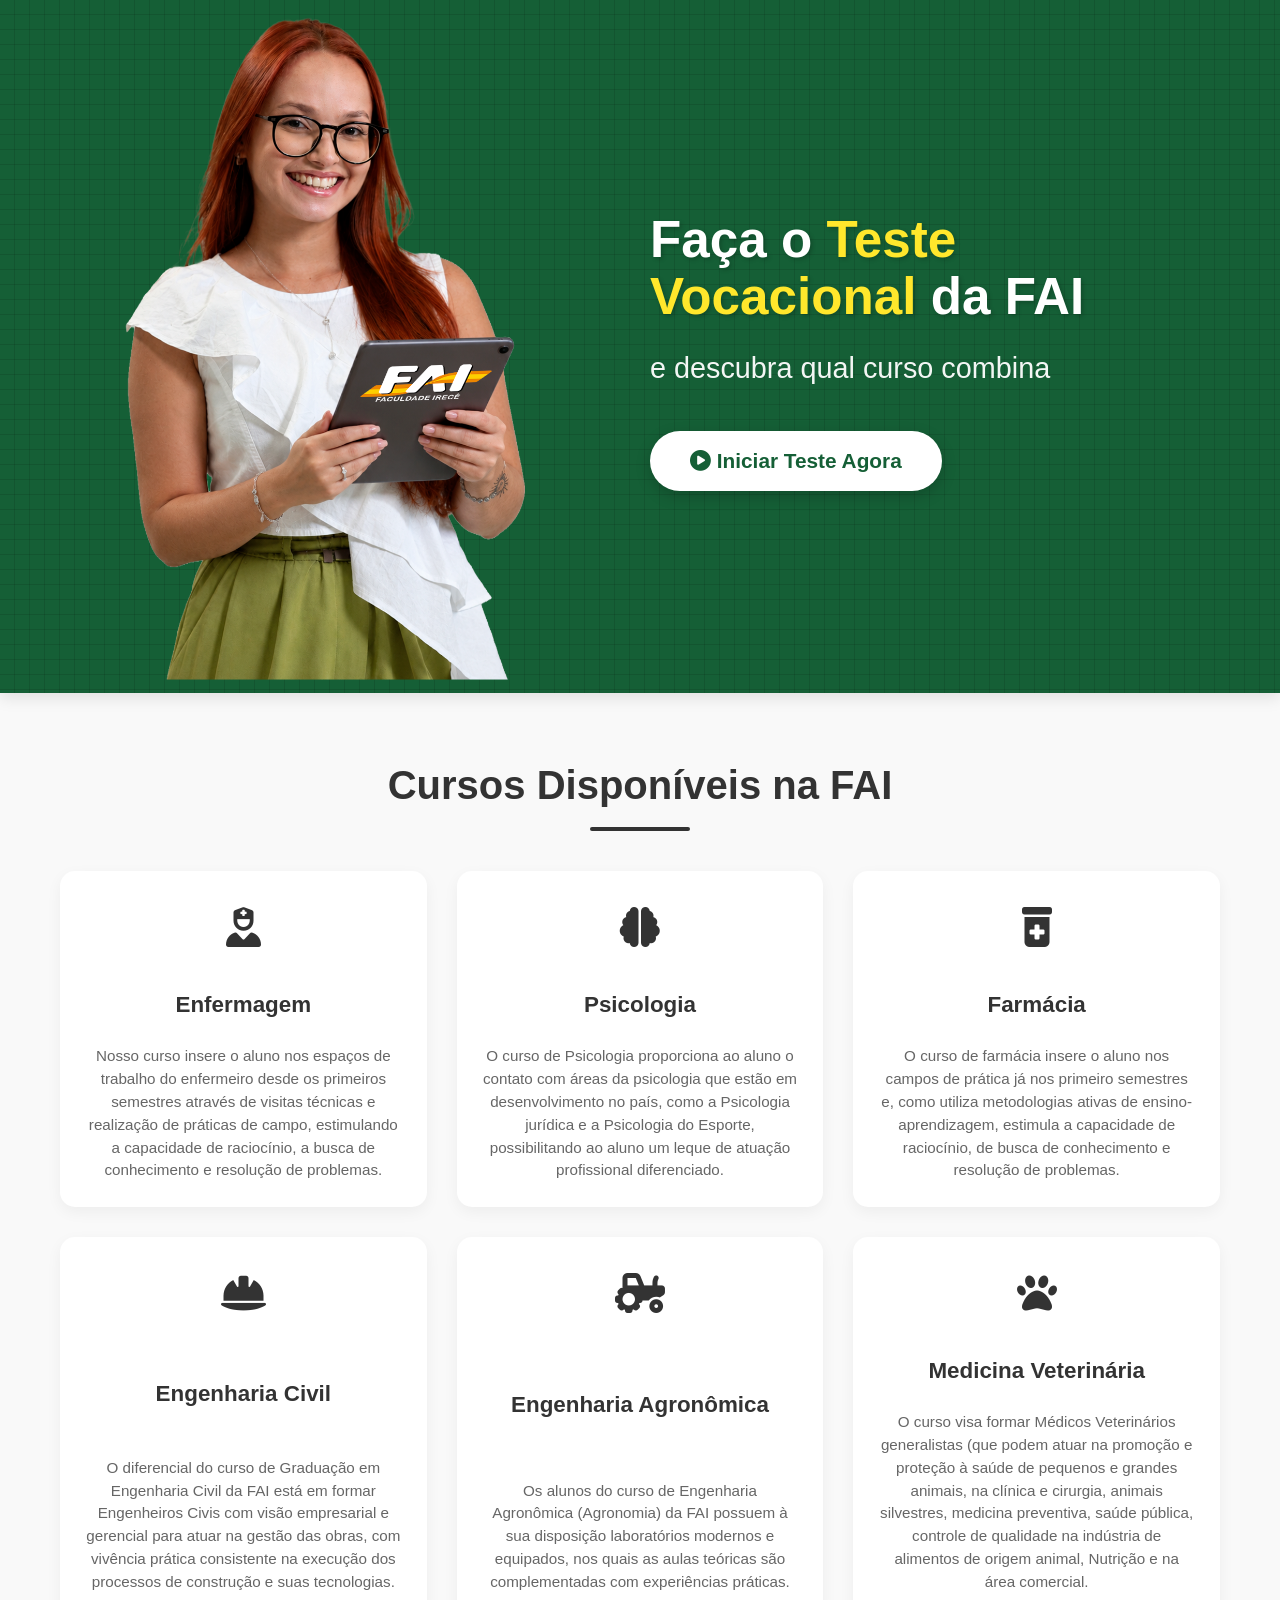
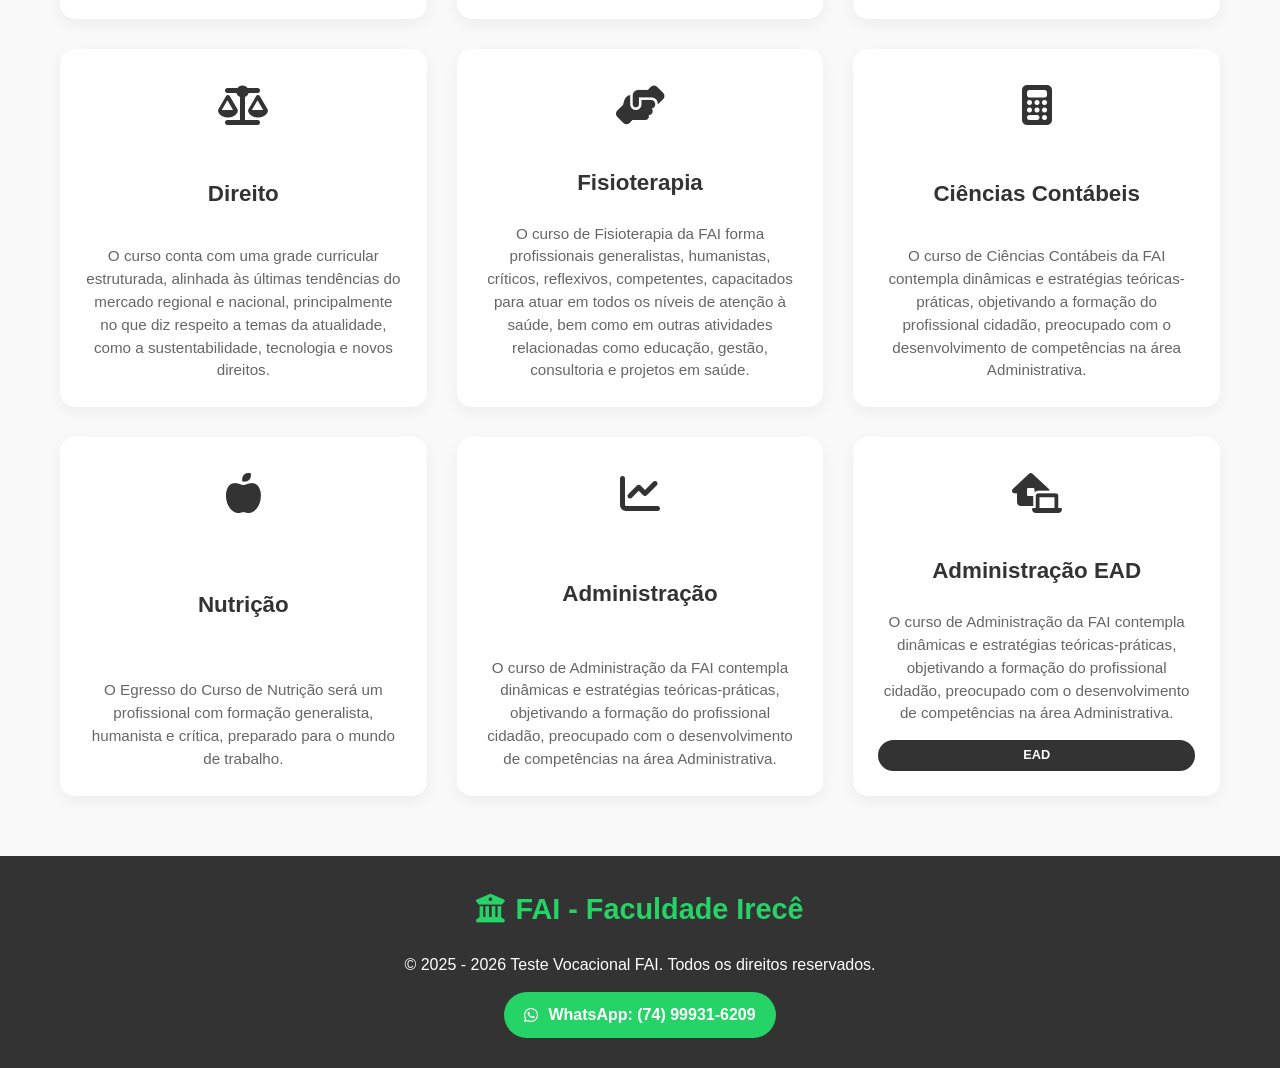
==== index.html @ 8cc59189 "Update index.html" ====
<!DOCTYPE html>
<html lang="pt-br">
<head>
    <meta charset="UTF-8">
    <meta name="viewport" content="width=device-width, initial-scale=1.0">
    <title>FAI - Faculdade Irecê | Teste Vocacional</title>
    <link rel="stylesheet" href="https://cdnjs.cloudflare.com/ajax/libs/font-awesome/6.4.0/css/all.min.css">
    <style>
        * {
            margin: 0;
            padding: 0;
            box-sizing: border-box;
            font-family: 'Segoe UI', Tahoma, Geneva, Verdana, sans-serif;
        }
        
        body {
            background-color: #f9f9f9;
            color: #333;
            line-height: 1.6;
        }
        
        /* Cabeçalho com fundo degradê rosa */
        .header-container {
            width: 100%;
            padding: 20px 20px 10px;
            display: flex;
            align-items: center;
            justify-content: center;
            min-height: 400px;
            box-shadow: 0 5px 15px rgba(0, 0, 0, 0.1);
            background-image: linear-gradient(90deg, rgba(0, 0, 0, 0.1) 1px, transparent 1px), linear-gradient(rgba(0, 0, 0, 0.1) 1px, transparent 1px);
    		background-size: 15px 15px;
    		background-position: -1px -1px;
    		background-color: #155f36;
        }
        
        .header-content {
            max-width: 1200px;
            width: 100%;
            display: flex;
            align-items: center;
            justify-content: space-between;
            flex-wrap: wrap;
            gap: 20px;
        }
        
        /* Estilo da modelo estudante */
        .model-container {
            flex: 1;
            min-width: 300px;
            display: flex;
            justify-content: center;
        }
        
        .model-image {
            width: 100%;
            max-width: 400px;
            transition: transform 0.3s ease;
        }
        
        .model-image:hover {
            transform: scale(1.02);
        }
        
        /* Estilo do texto */
        .text-container {
            flex: 1;
            min-width: 300px;
            color: white;
            padding: 20px;
        }
        
        .main-title {
            font-size: 3.2rem;
            font-weight: 800;
            margin-bottom: 20px;
            line-height: 1.1;
            text-shadow: 2px 2px 4px rgba(0, 0, 0, 0.2);
        }
        
        .subtitle {
            font-size: 1.8rem;
            font-weight: 300;
            margin-bottom: 30px;
            opacity: 0.95;
        }
        
        .highlight {
            font-weight: 700;
            color: #ffeb3b;
        }
        
        /* Botão de ação */
        .cta-button {
            display: inline-block;
            background-color: #ffffff;
            color: #155f36;
            padding: 18px 40px;
            font-size: 1.3rem;
            font-weight: 700;
            border-radius: 50px;
            text-decoration: none;
            transition: all 0.3s ease;
            box-shadow: 0 5px 15px rgba(0, 0, 0, 0.2);
            margin-top: 10px;
            cursor: pointer;
            border: none;
        }
        
        .cta-button:hover {
            background-color: #ffeb3b;
            transform: translateY(-3px);
            box-shadow: 0 8px 20px rgba(0, 0, 0, 0.25);
        }
        
        /* Área de teste (inicialmente oculta) */
        .test-area {
            max-width: 1200px;
            margin: 0 auto;
            padding: 0 20px;
            max-height: 0;
            overflow: hidden;
            transition: max-height 0.8s ease, padding 0.5s ease;
            background-color: white;
            box-shadow: 0 5px 20px rgba(0, 0, 0, 0.08);
            border-radius: 0 0 15px 15px;
        }
        
        .test-area.active {
            max-height: 3000px;
            padding: 40px 20px;
            margin-top: -10px;
            z-index: 10;
            position: relative;
        }
        
        /* Classe para esconder o cabeçalho do teste quando mostrar resultado */
        .test-header {
            text-align: center;
            margin-bottom: 30px;
            display: block; /* Visível por padrão */
        }
        
        .test-header.hidden {
            display: none; /* Escondido quando mostrar resultado */
        }
        
        .test-title {
            font-size: 2.2rem;
            color: #155f36;
            margin-bottom: 15px;
        }
        
        .test-subtitle {
            font-size: 1.2rem;
            color: #666;
            max-width: 800px;
            margin: 0 auto;
            line-height: 1.2;
        }
        
        /* Barra de progresso */
        .progress-container {
            width: 100%;
            max-width: 800px;
            margin: 25px auto;
            display: block; /* Visível por padrão */
        }
        
        .progress-container.hidden {
            display: none; /* Escondido quando mostrar resultado */
        }
        
        .progress-bar {
            width: 100%;
            height: 10px;
            background-color: #eee;
            border-radius: 5px;
            overflow: hidden;
        }
        
        .progress-fill {
            height: 100%;
            background: linear-gradient(to right, #59db93, #155f36);
            width: 0%;
            transition: width 0.5s ease;
        }
        
        .progress-text {
            text-align: center;
            margin-top: 8px;
            font-weight: 600;
            color: #155f36;
            font-size: 1.1rem;
        }
        
        /* Formulário do teste */
        .test-form {
            max-width: 900px;
            margin: 0 auto;
            display: block; /* Visível por padrão */
        }
        
        .test-form.hidden {
            display: none; /* Escondido quando mostrar resultado */
        }
        
        .question-container {
            background-color: #f8f8f8;
            border-radius: 12px;
            padding: 15px;
            margin-bottom: 25px;
            border-left: 0px solid #e55ca4;
            transition: all 0.3s ease;
        }
        
        .question-container:hover {
            background-color: #f0f0f0;
            transform: translateY(-2px);
        }
        
        .question-number {
            display: inline-block;
            background-color: #155f36;
            color: white;
            width: 35px;
            height: 35px;
            border-radius: 50%;
            text-align: center;
            line-height: 35px;
            font-weight: bold;
            margin-right: 15px;
        }
        
        .question-text {
            font-size: 1.3rem;
            font-weight: 600;
            color: #333;
            margin-bottom: 20px;
            display: inline-block;
            line-height: 1;
        }
        
        .options-container {
            display: flex;
            flex-wrap: wrap;
            gap: 15px;
        }
        
        .option {
            flex: 1;
            min-width: 200px;
        }
        
        .option input {
            display: none;
        }
        
        .option label {
            display: block;
            padding: 8px;
            background-color: white;
            border-radius: 8px;
            border: 2px solid #ddd;
            cursor: pointer;
            transition: all 0.2s ease;
            text-align: center;
            font-weight: 500;
            line-height: 1.3;
        }
        
        .option label:hover {
            border-color: #155f36;
            background-color: #2b9d5e;
            color: #fff;
        }
        
        .option input:checked + label {
            background-color: #c8e9d7;
            border-color: #155f36;
            color: #155f36;
            font-weight: 600;
        }
        
        .test-buttons {
            display: flex;
            justify-content: space-between;
            margin-top: 0px;
            padding-top: 20px;
            border-top: 2px solid #eee;
        }
        
        .btn {
            padding: 15px 30px;
            font-size: 1.1rem;
            font-weight: 600;
            border-radius: 8px;
            cursor: pointer;
            transition: all 0.3s ease;
            border: none;
        }
        
        .btn-prev {
            background-color: #f0f0f0;
            color: #555;
        }
        
        .btn-prev:hover {
            background-color: #e0e0e0;
        }
        
        .btn-next {
            background-color: #155f36;
            color: white;
        }
        
        .btn-next:hover {
            background-color: #155f36;
        }
        
        .btn-submit {
            background-color: #ff6b35;
            color: white;
            display: none;
        }
        
        .btn-submit:hover {
            background-color: #e55a2b;
        }
        
        /* Formulário de contato */
        .contact-form-container {
            max-width: 900px;
            margin: 40px auto;
            padding: 30px;
            background-color: #f8f8f8;
            border-radius: 12px;
            border-left: 0px solid #9d2679;
            display: none;
        }
        
        .contact-form-title {
            font-size: 1.8rem;
            color: #155f36;
            margin-bottom: 25px;
            text-align: center;
            line-height: 1.2;
        }
        
        .form-row {
            display: flex;
            flex-wrap: wrap;
            gap: 10px;
            margin-bottom: 20px;
        }
        
        .form-group {
            flex: 1;
            min-width: 250px;
        }
        
        .form-group label {
            display: block;
            margin-bottom: 8px;
            font-weight: 600;
            color: #555;
        }
        
        .form-group input, .form-group select {
            width: 100%;
            padding: 12px 15px;
            border: 2px solid #ddd;
            border-radius: 8px;
            font-size: 1rem;
            transition: all 0.3s ease;
        }
        
        .form-group input:focus, .form-group select:focus {
            border-color: #9d2679;
            outline: none;
            box-shadow: 0 0 0 3px rgba(157, 38, 121, 0.1);
        }
        
        .radio-options {
            display: flex;
            gap: 20px;
            margin-top: 10px;
        }
        
        .radio-option {
            flex: 1;
        }
        
        .radio-option input {
            display: none;
        }
        
        .radio-option label {
            display: block;
            padding: 15px;
            background-color: white;
            border-radius: 8px;
            border: 2px solid #ddd;
            cursor: pointer;
            transition: all 0.2s ease;
            text-align: center;
            font-weight: 500;
            width: 100%;
        }
        
        .radio-option label:hover {
            border-color: #c43a8d;
            background-color: #fff5fa;
        }
        
        .radio-option input:checked + label {
            background-color: #fff0f5;
            border-color: #9d2679;
            color: #9d2679;
            font-weight: 600;
        }
        
        .terms-checkbox {
            display: flex;
            align-items: flex-start;
            margin: 25px 0;
            gap: 10px;
        }
        
        .terms-checkbox input {
            margin-top: 5px;
        }
        
        .terms-checkbox label {
            font-size: 0.9rem;
            color: #666;
            line-height: 1.4;
        }
        
        .terms-link {
            color: #155f36;
            text-decoration: underline;
            cursor: pointer;
        }
        
        .form-buttons {
            display: flex;
            justify-content: center;
            gap: 15px;
            margin-top: 30px;
        }
        
        .btn-send {
            background-color: #155f36;
            color: white;
            padding: 15px 40px;
            font-size: 1.1rem;
            font-weight: 600;
        }
        
        .btn-send:hover {
            background-color: #7d1e61;
        }
        
        .btn-cancel {
            background-color: #f0f0f0;
            color: #555;
        }
        
        .btn-cancel:hover {
            background-color: #e0e0e0;
        }
        
        /* Resultado do teste */
        .result-container {
            max-width: 900px;
            margin: 40px auto;
            padding: 40px;
            background-color: white;
            border-radius: 15px;
            box-shadow: 0 10px 30px rgba(0, 0, 0, 0.1);
            display: none;
            text-align: center;
        }
        
        .result-title {
            font-size: 2.2rem;
            color: #9d2679;
            margin-bottom: 20px;
        }
        
        .result-area {
            font-size: 1.4rem;
            color: #ff6b35;
            margin-bottom: 30px;
            font-weight: 700;
        }
        
        .result-courses {
            background-color: #f8f8f8;
            border-radius: 10px;
            padding: 25px;
            margin-bottom: 30px;
            text-align: center;
        }
        
        .result-courses h3 {
    	    color: #555555;
    	    margin-bottom: 25px;
    	    text-align: center;
    	    font-size: 1.5rem;
    	    font-weight: 500;
    	    line-height: 1.2;
        }
        
        .courses-grid-result {
            display: grid;
            grid-template-columns: repeat(3, 1fr);
            gap: 20px;
            margin-top: 20px;
        }
        
        .course-card-result {
            background-color: white;
            border-radius: 10px;
            padding: 20px;
            box-shadow: 0 5px 15px rgba(0, 0, 0, 0.05);
            transition: all 0.3s ease;
            text-align: center;
            display: flex;
            flex-direction: column;
            justify-content: space-between;
        }
        
        .course-card-result:hover {
            transform: translateY(-5px);
            box-shadow: 0 10px 20px rgba(0, 0, 0, 0.1);
        }
        
        .course-icon-result {
            font-size: 2.5rem;
            color: #9d2679;
            margin-bottom: 15px;
        }
        
        .course-card-result h4 {
            color: #333;
            margin-bottom: 10px;
            font-size: 1.3rem;
            min-height: 60px;
            display: flex;
            align-items: center;
            justify-content: center;
        }
        
        .course-card-result p {
            color: #666;
            font-size: 0.9rem;
            line-height: 1.5;
            margin-bottom: 15px;
            flex-grow: 1;
        }
        
        /* Botão WhatsApp para inscrição */
        .whatsapp-inscricao {
            display: inline-block;
            background-color: #25D366;
            color: white;
            padding: 10px 20px;
            border-radius: 5px;
            text-decoration: none;
            font-weight: 600;
            margin-top: 10px;
            transition: all 0.3s ease;
        }
        
        .whatsapp-inscricao:hover {
            background-color: #128C7E;
            transform: translateY(-2px);
        }
        
        /* Container do vídeo do YouTube */
        .video-container {
            margin: 40px 0;
            text-align: center;
        }
        
        .video-wrapper {
            position: relative;
            width: 100%;
            max-width: 800px;
            margin: 0 auto;
            border-radius: 15px;
            overflow: hidden;
            box-shadow: 0 10px 30px rgba(0, 0, 0, 0.15);
            background-color: #000;
        }
        
        .video-embed {
            width: 100%;
            height: 450px;
            border: none;
            display: block;
        }
        
        .video-overlay {
            position: absolute;
            top: 0;
            left: 0;
            width: 100%;
            height: 100%;
            background: rgba(0, 0, 0, 0.3);
            display: flex;
            align-items: center;
            justify-content: center;
            cursor: pointer;
            transition: background 0.3s ease;
        }
        
        .video-overlay:hover {
            background: rgba(0, 0, 0, 0.5);
        }
        
        .play-button {
            width: 80px;
            height: 80px;
            background-color: #9d2679;
            border-radius: 50%;
            display: flex;
            align-items: center;
            justify-content: center;
            color: white;
            font-size: 2.5rem;
            transition: all 0.3s ease;
            box-shadow: 0 5px 15px rgba(0, 0, 0, 0.3);
        }
        
        .play-button:hover {
            background-color: #c43a8d;
            transform: scale(1.1);
        }
        
        .video-title {
            margin-top: 15px;
            font-size: 1.2rem;
            color: #666;
            font-weight: 600;
            display:none;
        }
        
        .result-buttons {
            display: flex;
            justify-content: center;
            gap: 20px;
            margin-top: 40px;
            flex-wrap: wrap;
        }
        
        .btn-whatsapp {
            background-color: #25D366;
            color: white;
            display: flex;
            align-items: center;
            gap: 10px;
            padding: 15px 30px;
            font-size: 1.1rem;
            font-weight: 600;
            border-radius: 8px;
            text-decoration: none;
            transition: all 0.3s ease;
        }
        
        .btn-whatsapp:hover {
            background-color: #128C7E;
            transform: translateY(-3px);
        }
        
        .btn-restart {
            background-color: #f0f0f0;
            color: #555;
            display: flex;
            align-items: center;
            gap: 10px;
            padding: 15px 30px;
            font-size: 1.1rem;
            font-weight: 600;
            border-radius: 8px;
            text-decoration: none;
            transition: all 0.3s ease;
            border: none;
            cursor: pointer;
        }
        
        .btn-restart:hover {
            background-color: #e0e0e0;
            transform: translateY(-3px);
        }
        
        /* Conteúdo principal da página */
        .main-content {
            max-width: 1200px;
            margin: 60px auto;
            padding: 0 20px;
        }
        
        .section-title {
            font-size: 2.5rem;
            color: #333;
            margin-bottom: 30px;
            text-align: center;
            position: relative;
        }
        
        .section-title::after {
            content: '';
            display: block;
            width: 100px;
            height: 4px;
            background: #333;
            margin: 10px auto;
            border-radius: 2px;
        }
        
        .courses-grid {
            display: grid;
            grid-template-columns: repeat(auto-fill, minmax(280px, 1fr));
            gap: 30px;
            margin-top: 40px;
        }
        
        .course-card {
            background-color: white;
            border-radius: 15px;
            padding: 25px;
            box-shadow: 0 5px 15px rgba(0, 0, 0, 0.05);
            transition: all 0.3s ease;
            text-align: center;
            height: 100%;
            display: flex;
            flex-direction: column;
            justify-content: space-between;
        }
        
        .course-card:hover {
            transform: translateY(-10px);
            box-shadow: 0 15px 25px rgba(0, 0, 0, 0.1);
        }
        
        .course-icon {
            font-size: 2.5rem;
            color: #333;
            margin-bottom: 15px;
        }
        
        .course-card h3 {
            color: #333;
            margin-bottom: 10px;
            font-size: 1.4rem;
            min-height: 60px;
            display: flex;
            align-items: center;
            justify-content: center;
        }
        
        .course-card p {
            color: #666;
            font-size: 0.95rem;
            line-height: 1.5;
        }
        
        .course-tag {
            display: inline-block;
            background-color: #333;
            color: #fff;
            padding: 5px 10px;
            border-radius: 20px;
            font-size: 0.8rem;
            margin-top: 15px;
            font-weight: 600;
        }
        
        /* Rodapé */
        .footer {
            background-color: #333;
            color: white;
            text-align: center;
            padding: 30px 20px;
            margin-top: 60px;
        }
        
        .footer-logo {
            font-size: 1.8rem;
            font-weight: 700;
            color: #25d366;
            margin-bottom: 20px;
            display: flex;
            align-items: center;
            justify-content: center;
            gap: 10px;
        }
        
        .whatsapp-contact {
            display: inline-flex;
            align-items: center;
            gap: 10px;
            background-color: #25D366;
            color: white;
            padding: 10px 20px;
            border-radius: 50px;
            text-decoration: none;
            margin-top: 15px;
            font-weight: 600;
            transition: all 0.3s ease;
        }
        
        .whatsapp-contact:hover {
            background-color: #128C7E;
            transform: translateY(-3px);
        }
        
        /* Responsividade */
        @media (max-width: 900px) {
            .header-content {
                flex-direction: column;
                text-align: center;
            }
            
            .model-container {
                order: 2;
            }
            
            .text-container {
                order: 1;
            }
            
            .main-title {
                font-size: 2.8rem;
            }
            
            .subtitle {
                font-size: 1.6rem;
            }
            
            .options-container {
                flex-direction: column;
            }
            
            .option {
                min-width: 100%;
            }
            
            .radio-options {
                flex-direction: column;
            }
            
            .form-row {
                flex-direction: column;
            }
            
            .courses-grid-result {
                grid-template-columns: repeat(3, 1fr);
            }
            
            .result-buttons {
                flex-direction: column;
                align-items: center;
            }
            
            .btn-whatsapp, .btn-restart {
                width: 100%;
                justify-content: center;
            }
            
            .video-embed {
                height: 350px;
            }
            
            .play-button {
                width: 70px;
                height: 70px;
                font-size: 2rem;
            }
        }
        
        @media (max-width: 768px) {
            .courses-grid-result {
                grid-template-columns: 1fr;
                gap: 15px;
            }
            
            .video-embed {
                height: 300px;
            }
            
            .play-button {
                width: 60px;
                height: 60px;
                font-size: 1.8rem;
            }
        }
        
        @media (max-width: 600px) {
            .main-title {
                font-size: 2.5rem;
        		line-height: 1;
            }
            
            .subtitle {
                font-size: 1.3rem;
        		line-height: 1;
        		font-weight: 400;
            }
            
            .cta-button {
                padding: 15px 30px;
                font-size: 1.1rem;
            }
            
            .section-title, .test-title, .result-title {
                font-size: 1.8rem;
                line-height: 1.2;
            }
            
            .test-buttons, .form-buttons {
                flex-direction: row;
                gap: 15px;
            }
            
            .btn {
                width: 100%;
            }
            
            .courses-grid {
                grid-template-columns: repeat(auto-fill, minmax(250px, 1fr));
            }
            
            .contact-form-container, .result-container {
                padding: 20px;
            }
            
            .video-embed {
                height: 250px;
            }
            
            .play-button {
                width: 50px;
                height: 50px;
                font-size: 1.5rem;
            }
        }
    </style>
</head>
<body>
    <!-- Cabeçalho com fundo rosa degradê -->
    <header class="header-container">
        <div class="header-content">
            <!-- Modelo estudante -->
            <div class="model-container">
                <img src="./model.png" 
                     alt="Estudante universitária sorrindo" class="model-image">
            </div>
            
            <!-- Texto com as frases -->
            <div class="text-container">
                <h1 class="main-title">Faça o <span style="color: #ffe72c;">Teste Vocacional</span> da FAI</h1>
                <p class="subtitle" id="dynamic-subtitle"></p>
                
                <!-- Botão para abrir o teste -->
                <button class="cta-button" id="startTestBtn">
                    <i class="fas fa-play-circle"></i>
                    Iniciar Teste Agora
                </button>
            </div>
        </div>
    </header>
    
    <!-- Área de teste (inicialmente oculta) -->
    <section class="test-area" id="testArea">
        <div class="test-header" id="testHeader">
            <h2 class="test-title">Teste Vocacional FAI</h2>
            <p class="test-subtitle">Responda 10 perguntas abaixo e descubra qual curso da FAI combina mais com seu perfil, interesses e habilidades.</p>
            
            <!-- Barra de progresso -->
            <div class="progress-container" id="progressContainer">
                <div class="progress-bar">
                    <div class="progress-fill" id="progressFill"></div>
                </div>
                <div class="progress-text" id="progressText">Pergunta 1 de 10</div>
            </div>
        </div>
        
        <form class="test-form" id="vocationalTestForm">
            <!-- As 10 perguntas do teste serão inseridas aqui via JavaScript -->
        </form>
        
        <!-- Formulário de contato (inicialmente oculto) -->
        <div class="contact-form-container" id="contactFormContainer">
            <h3 class="contact-form-title">Para ver seu resultado, preencha seus dados</h3>
            <form id="contactForm">
                <div class="form-row">
                    <div class="form-group">
                        <label for="firstName">Nome *</label>
                        <input type="text" id="firstName" name="firstName" required>
                    </div>
                    <div class="form-group">
                        <label for="lastName">Sobrenome *</label>
                        <input type="text" id="lastName" name="lastName" required>
                    </div>
                </div>
                
                <div class="form-row">
                    <div class="form-group">
                        <label for="phone">Telefone (WhatsApp) *</label>
                        <input type="tel" id="phone" name="phone" required placeholder="(74) 99999-9999">
                    </div>
                    <div class="form-group">
                        <label for="email">E-mail *</label>
                        <input type="email" id="email" name="email" required>
                    </div>
                </div>
                
                <!-- Campo Cidade -->
                <div class="form-row">
                    <div class="form-group">
                        <label for="city">Cidade *</label>
                        <input type="text" id="city" name="city" required placeholder="Ex: Irecê, São Gabriel, etc.">
                    </div>
                </div>
                
                <!-- Campo Ensino Médio -->
                <div class="form-row">
                    <div class="form-group">
                        <label>Ensino Médio Completo? *</label>
                        <div class="radio-options">
                            <div class="radio-option">
                                <input type="radio" id="highSchoolYes" name="highSchoolComplete" value="Sim" required>
                                <label for="highSchoolYes">Sim</label>
                            </div>
                            <div class="radio-option">
                                <input type="radio" id="highSchoolNo" name="highSchoolComplete" value="Não" required>
                                <label for="highSchoolNo">Não</label>
                            </div>
                        </div>
                    </div>
                </div>
                
                <!-- Campo Condicional para Ano do Ensino Médio -->
                <div class="form-row" id="highSchoolYearContainer" style="display: none;">
                    <div class="form-group">
                        <label for="highSchoolYear">Qual ano do Ensino Médio você está cursando? *</label>
                        <select id="highSchoolYear" name="highSchoolYear">
                            <option value="" disabled selected>Selecione o ano</option>
                            <option value="1º Ano">1º Ano do Ensino Médio</option>
                            <option value="2º Ano">2º Ano do Ensino Médio</option>
                            <option value="3º Ano">3º Ano do Ensino Médio</option>
                        </select>
                    </div>
                </div>
                
                <div class="terms-checkbox">
                    <input type="checkbox" id="terms" name="terms" required>
                    <label for="terms">
                        Concordo com os <span class="terms-link" id="termsLink">Termos de Uso</span> e 
                        <span class="terms-link" id="privacyLink">Política de Privacidade</span> *
                    </label>
                </div>
                
                <div class="form-buttons">
                    <button type="submit" class="btn btn-send">
                        <i class="fas fa-paper-plane"></i> Ver Resultado
                    </button>
                    <button type="button" class="btn btn-cancel" id="cancelFormBtn">
                        Cancelar
                    </button>
                </div>
            </form>
        </div>
        
        <!-- Resultado do teste (inicialmente oculto) -->
        <div class="result-container" id="resultContainer">
            <h2 class="result-title" id="personalizedResultTitle"></h2>
            <div class="result-area" id="resultAreaText"></div>
            <div class="result-courses">
                <h3 id="coursesRecommendationTitle">Com base nas suas respostas, esses são os cursos que mais combinam com seu perfil!</h3>
                <div class="courses-grid-result" id="recommendedCoursesGrid">
                    <!-- 3 cursos serão inseridos via JavaScript -->
                </div>
            </div>
            
            <!-- Vídeo do YouTube -->
            <div class="video-container" id="youtubeVideoContainer">
                <div class="video-title">Conheça mais sobre a FAI - Faculdade Irecê</div>
                <div class="video-wrapper">
                    <iframe 
                        class="video-embed"
                        src="https://www.youtube.com/embed/G28FvzCtRSA?rel=0&controls=0&showinfo=0&modestbranding=1"
                        frameborder="0"
                        allow="accelerometer; autoplay; clipboard-write; encrypted-media; gyroscope; picture-in-picture"
                        allowfullscreen>
                    </iframe>
                    <a href="https://www.youtube.com/watch?v=G28FvzCtRSA&sub_confirmation=1" 
                       target="_blank" 
                       class="video-overlay" 
                       id="youtubeOverlay">
                        <div class="play-button">
                            <i class="fas fa-play"></i>
                        </div>
                    </a>
                </div>
                
            </div>
                      
            <div class="result-buttons">
                <a href="https://wa.me/5574999316209" class="btn-whatsapp" target="_blank">
                    <i class="fab fa-whatsapp"></i> Fale Conosco
                </a>
                <button class="btn-restart" id="restartTestBtn">
                    <i class="fas fa-redo"></i> Reiniciar Teste
                </button>
            </div>
        </div>
    </section>
    
    <!-- Conteúdo principal da página -->
    <main class="main-content">
        <h2 class="section-title">Cursos Disponíveis na FAI</h2>
        
        <div class="courses-grid">
            <div class="course-card">
                <div class="course-icon">
                    <i class="fas fa-user-nurse"></i>
                </div>
                <h3>Enfermagem</h3>
                <p>Nosso curso insere o aluno nos espaços de trabalho do enfermeiro desde os primeiros semestres através de visitas técnicas e realização de práticas de campo, estimulando a capacidade de raciocínio, a busca de conhecimento e resolução de problemas.</p>
            </div>
            
            <div class="course-card">
                <div class="course-icon">
                    <i class="fas fa-brain"></i>
                </div>
                <h3>Psicologia</h3>
                <p>O curso de Psicologia proporciona ao aluno o contato com áreas da psicologia que estão em desenvolvimento no país, como a Psicologia jurídica e a Psicologia do Esporte, possibilitando ao aluno um leque de atuação profissional diferenciado.</p>
            </div>
            
            <div class="course-card">
                <div class="course-icon">
                    <i class="fas fa-prescription-bottle-alt"></i>
                </div>
                <h3>Farmácia</h3>
                <p>O curso de farmácia insere o aluno nos campos de prática já nos primeiro semestres e, como utiliza metodologias ativas de ensino-aprendizagem, estimula a capacidade de raciocínio, de busca de conhecimento e resolução de problemas.</p>
            </div>
            
            <div class="course-card">
                <div class="course-icon">
                    <i class="fas fa-hard-hat"></i>
                </div>
                <h3>Engenharia Civil</h3>
                <p>O diferencial do curso de Graduação em Engenharia Civil da FAI está em formar Engenheiros Civis com visão empresarial e gerencial para atuar na gestão das obras, com vivência prática consistente na execução dos processos de construção e suas tecnologias.</p>
            </div>
            
            <div class="course-card">
                <div class="course-icon">
                    <i class="fas fa-tractor"></i>
                </div>
                <h3>Engenharia Agronômica</h3>
                <p>Os alunos do curso de Engenharia Agronômica (Agronomia) da FAI possuem à sua disposição laboratórios modernos e equipados, nos quais as aulas teóricas são complementadas com experiências práticas.</p>
            </div>
            
            <div class="course-card">
                <div class="course-icon">
                    <i class="fas fa-paw"></i>
                </div>
                <h3>Medicina Veterinária</h3>
                <p>O curso visa formar Médicos Veterinários generalistas (que podem atuar na promoção e proteção à saúde de pequenos e grandes animais, na clínica e cirurgia, animais silvestres, medicina preventiva, saúde pública, controle de qualidade na indústria de alimentos de origem animal, Nutrição e na área comercial.</p>
            </div>
            
            <div class="course-card">
                <div class="course-icon">
                    <i class="fas fa-balance-scale"></i>
                </div>
                <h3>Direito</h3>
                <p>O curso conta com uma grade curricular estruturada, alinhada às últimas tendências do mercado regional e nacional, principalmente no que diz respeito a temas da atualidade, como a sustentabilidade, tecnologia e novos direitos.</p>
            </div>
            
            <div class="course-card">
                <div class="course-icon">
                    <i class="fas fa-hands-helping"></i>
                </div>
                <h3>Fisioterapia</h3>
                <p>O curso de Fisioterapia da FAI forma profissionais generalistas, humanistas, críticos, reflexivos, competentes, capacitados para atuar em todos os níveis de atenção à saúde, bem como em outras atividades relacionadas como educação, gestão, consultoria e projetos em saúde.</p>
            </div>
            
            <div class="course-card">
                <div class="course-icon">
                    <i class="fas fa-calculator"></i>
                </div>
                <h3>Ciências Contábeis</h3>
                <p>O curso de Ciências Contábeis da FAI contempla dinâmicas e estratégias teóricas-práticas, objetivando a formação do profissional cidadão, preocupado com o desenvolvimento de competências na área Administrativa.</p>
            </div>
            
            <div class="course-card">
                <div class="course-icon">
                    <i class="fas fa-apple-alt"></i>
                </div>
                <h3>Nutrição</h3>
                <p>O Egresso do Curso de Nutrição será um profissional com formação generalista, humanista e crítica, preparado para o mundo de trabalho.</p>
            </div>
            
            <div class="course-card">
                <div class="course-icon">
                    <i class="fas fa-chart-line"></i>
                </div>
                <h3>Administração</h3>
                <p>O curso de Administração da FAI contempla dinâmicas e estratégias teóricas-práticas, objetivando a formação do profissional cidadão, preocupado com o desenvolvimento de competências na área Administrativa.</p>
            </div>
            
            <div class="course-card">
                <div class="course-icon">
                    <i class="fas fa-laptop-house"></i>
                </div>
                <h3>Administração EAD</h3>
                <p>O curso de Administração da FAI contempla dinâmicas e estratégias teóricas-práticas, objetivando a formação do profissional cidadão, preocupado com o desenvolvimento de competências na área Administrativa.</p>
                <span class="course-tag">EAD</span>
            </div>
        </div>
    </main>
    
    <!-- Rodapé -->
    <footer class="footer">
        <div class="footer-logo">
            <i class="fas fa-university"></i>
            <span>FAI - Faculdade Irecê</span>
        </div>
        <p>© 2025 - 2026 Teste Vocacional FAI. Todos os direitos reservados.</p>
               <a href="https://wa.me/5574999316209" class="whatsapp-contact" target="_blank">
            <i class="fab fa-whatsapp"></i>
            WhatsApp: (74) 99931-6209
        </a>
    </footer>
    
    <script>
        // URL ATUALIZADA do Google Apps Script para envio dos dados
        const GOOGLE_SCRIPT_URL = 'https://script.google.com/macros/s/AKfycbxY4kSHpqy5NPSPv14_40xEEi_A8WGVxe6mCJpfSIMFbCmlQzqxqhpXp2xDmCEgUwAB/exec';
        
        // Elementos do DOM
        const startTestBtn = document.getElementById('startTestBtn');
        const testArea = document.getElementById('testArea');
        const testHeader = document.getElementById('testHeader');
        const progressContainer = document.getElementById('progressContainer');
        const vocationalTestForm = document.getElementById('vocationalTestForm');
        const contactFormContainer = document.getElementById('contactFormContainer');
        const contactForm = document.getElementById('contactForm');
        const resultContainer = document.getElementById('resultContainer');
        const resultAreaText = document.getElementById('resultAreaText');
        const recommendedCoursesGrid = document.getElementById('recommendedCoursesGrid');
        const cancelFormBtn = document.getElementById('cancelFormBtn');
        const restartTestBtn = document.getElementById('restartTestBtn');
        const dynamicSubtitle = document.getElementById('dynamic-subtitle');
        const youtubeOverlay = document.getElementById('youtubeOverlay');
        const personalizedResultTitle = document.getElementById('personalizedResultTitle');
        const coursesRecommendationTitle = document.getElementById('coursesRecommendationTitle');
        
        // Estado do teste
        let currentQuestion = 0;
        let testStarted = false;
        let userAnswers = {};
        let highSchoolCompleted = false;
        
        // Texto para o subtítulo
        const subtitleText = "e descubra qual curso combina mais com seu perfil!";
        
        // Perguntas do teste
        const testQuestions = [
            {
                question: "Qual tipo de atividade você mais gosta de realizar?",
                options: [
                    { text: "Cuidar de pessoas e ajudar quem precisa", value: "saude" },
                    { text: "Resolver problemas matemáticos ou lógicos", value: "exatas" },
                    { text: "Debater ideias e analisar comportamentos", value: "humanas" },
                    { text: "Trabalhar com animais, plantas ou alimentos", value: "biologicas" }
                ]
            },
            {
                question: "Como você se vê trabalhando no futuro?",
                options: [
                    { text: "Em hospitais, clínicas ou laboratórios", value: "saude" },
                    { text: "Em escritórios, obras ou empresas", value: "exatas" },
                    { text: "Em tribunais, escolas ou consultórios", value: "humanas" },
                    { text: "Em fazendas, zoológicos ou indústrias", value: "biologicas" }
                ]
            },
            {
                question: "Qual dessas matérias você mais gostava na escola?",
                options: [
                    { text: "Ciências/Biologia", value: "saude" },
                    { text: "Matemática/Física", value: "exatas" },
                    { text: "História/Português", value: "humanas" },
                    { text: "Geografia/Educação Física", value: "biologicas" }
                ]
            },
            {
                question: "Como você costuma tomar decisões importantes?",
                options: [
                    { text: "Pensando no bem-estar das pessoas", value: "saude" },
                    { text: "Analisando dados e fatos concretos", value: "exatas" },
                    { text: "Considerando diferentes pontos de vista", value: "humanas" },
                    { text: "Observando a natureza e os ciclos", value: "biologicas" }
                ]
            },
            {
                question: "Qual tipo de leitura você mais aprecia?",
                options: [
                    { text: "Artigos sobre saúde e bem-estar", value: "saude" },
                    { text: "Manuais técnicos e relatórios", value: "exatas" },
                    { text: "Livros sobre sociedade e comportamento", value: "humanas" },
                    { text: "Textos sobre meio ambiente e animais", value: "biologicas" }
                ]
            },
            {
                question: "Como você se comporta em grupo?",
                options: [
                    { text: "Costumo cuidar e apoiar os outros", value: "saude" },
                    { text: "Gosto de organizar e planejar as atividades", value: "exatas" },
                    { text: "Facilito a comunicação e mediação", value: "humanas" },
                    { text: "Observo e analiso o ambiente ao redor", value: "biologicas" }
                ]
            },
            {
                question: "Qual dessas habilidades você considera mais forte?",
                options: [
                    { text: "Empatia e capacidade de escuta", value: "saude" },
                    { text: "Raciocínio lógico e precisão", value: "exatas" },
                    { text: "Comunicação e persuasão", value: "humanas" },
                    { text: "Observação e conexão com a natureza", value: "biologicas" }
                ]
            },
            {
                question: "Como você lida com desafios?",
                options: [
                    { text: "Busco apoio e trabalho em equipe", value: "saude" },
                    { text: "Analiso sistematicamente e crio planos", value: "exatas" },
                    { text: "Negocio e busco consensos", value: "humanas" },
                    { text: "Adapto-me às circunstâncias", value: "biologicas" }
                ]
            },
            {
                question: "Qual aspecto do trabalho mais te motiva?",
                options: [
                    { text: "Contribuir para a saúde das pessoas", value: "saude" },
                    { text: "Criar soluções eficientes e duradouras", value: "exatas" },
                    { text: "Defender direitos e promover justiça", value: "humanas" },
                    { text: "Preservar a vida e o meio ambiente", value: "biologicas" }
                ]
            },
            {
                question: "Como você prefere aprender coisas novas?",
                options: [
                    { text: "Com prática e experiência direta", value: "saude" },
                    { text: "Com exercícios e aplicações práticas", value: "exatas" },
                    { text: "Com discussões e reflexões", value: "humanas" },
                    { text: "Com observação e experimentação", value: "biologicas" }
                ]
            }
        ];
        
        // Banco de dados de cursos com descrições e links WhatsApp
        const coursesDatabase = {
            Enfermagem: {
                icon: 'fa-user-nurse',
                description: 'Formação para cuidados de saúde, assistência a pacientes e promoção do bem-estar em diferentes contextos hospitalares e comunitários.',
                whatsapp: 'https://wa.me/5574999316209?text=Olá!%20Gostaria%20de%20me%20inscrever%20no%20curso%20de%20ENFERMAGEM%20da%20FAI'
            },
            Psicologia: {
                icon: 'fa-brain',
                description: 'Estudo do comportamento humano e processos mentais para promover saúde mental, bem-estar e qualidade de vida.',
                whatsapp: 'https://wa.me/5574999316209?text=Olá!%20Gostaria%20de%20me%20inscrever%20no%20curso%20de%20PSICOLOGIA%20da%20FAI'
            },
            Farmácia: {
                icon: 'fa-prescription-bottle-alt',
                description: 'Atuação na manipulação, dispensação e controle de medicamentos, além de orientação sobre uso correto de produtos para saúde.',
                whatsapp: 'https://wa.me/5574999316209?text=Olá!%20Gostaria%20de%20me%20inscrever%20no%20curso%20de%20FARMÁCIA%20da%20FAI'
            },
            'Engenharia Civil': {
                icon: 'fa-hard-hat',
                description: 'Projeto, construção e manutenção de estruturas como edifícios, pontes, estradas e obras de infraestrutura.',
                whatsapp: 'https://wa.me/5574999316209?text=Olá!%20Gostaria%20de%20me%20inscrever%20no%20curso%20de%20ENGENHARIA%20CIVIL%20da%20FAI'
            },
            'Engenharia Agronômica': {
                icon: 'fa-tractor',
                description: 'Atuação no setor agrícola com foco em produção sustentável, gestão rural, tecnologia no campo e preservação ambiental.',
                whatsapp: 'https://wa.me/5574999316209?text=Olá!%20Gostaria%20de%20me%20inscrever%20no%20curso%20de%20ENGENHARIA%20AGRONÔMICA%20da%20FAI'
            },
            'Medicina Veterinária': {
                icon: 'fa-paw',
                description: 'Cuidados com a saúde animal, prevenção de doenças, clínica, cirurgia e atuação em saúde pública veterinária.',
                whatsapp: 'https://wa.me/5574999316209?text=Olá!%20Gostaria%20de%20me%20inscrever%20no%20curso%20de%20MEDICINA%20VETERINÁRIA%20da%20FAI'
            },
            Direito: {
                icon: 'fa-balance-scale',
                description: 'Estudo das normas jurídicas e sua aplicação para defender interesses, garantir justiça e orientar sobre direitos e deveres.',
                whatsapp: 'https://wa.me/5574999316209?text=Olá!%20Gostaria%20de%20me%20inscrever%20no%20curso%20de%20DIREITO%20da%20FAI'
            },
            Fisioterapia: {
                icon: 'fa-hands-helping',
                description: 'Prevenção, tratamento e reabilitação de disfunções do movimento corporal através de técnicas e exercícios específicos.',
                whatsapp: 'https://wa.me/5574999316209?text=Olá!%20Gostaria%20de%20me%20inscrever%20no%20curso%20de%20FISIOTERAPIA%20da%20FAI'
            },
            'Ciências Contábeis': {
                icon: 'fa-calculator',
                description: 'Controle e gestão financeira de organizações, análise de demonstrações contábeis, auditoria e consultoria tributária.',
                whatsapp: 'https://wa.me/5574999316209?text=Olá!%20Gostaria%20de%20me%20inscrever%20no%20curso%20de%20CIÊNCIAS%20CONTÁBEIS%20da%20FAI'
            },
            Nutrição: {
                icon: 'fa-apple-alt',
                description: 'Estudo da alimentação e seus efeitos na saúde, elaboração de dietas, promoção de hábitos alimentares saudáveis.',
                whatsapp: 'https://wa.me/5574999316209?text=Olá!%20Gostaria%20de%20me%20inscrever%20no%20curso%20de%20NUTRIÇÃO%20da%20FAI'
            },
            Administração: {
                icon: 'fa-chart-line',
                description: 'Gestão de recursos e processos organizacionais para maximizar resultados, eficiência empresarial e liderança de equipes.',
                whatsapp: 'https://wa.me/5574999316209?text=Olá!%20Gostaria%20de%20me%20inscrever%20no%20curso%20de%20ADMINISTRAÇÃO%20da%20FAI'
            },
            'Administração EAD': {
                icon: 'fa-laptop-house',
                description: 'Formação em gestão empresarial na modalidade Educação a Distância, com flexibilidade de horários e aprendizado online.',
                whatsapp: 'https://wa.me/5574999316209?text=Olá!%20Gostaria%20de%20me%20inscrever%20no%20curso%20de%20ADMINISTRAÇÃO%20EAD%20da%20FAI'
            }
        };
        
        // Função para atualizar a barra de progresso
        function updateProgressBar() {
            const progressFill = document.getElementById('progressFill');
            const progressText = document.getElementById('progressText');
            const progressPercentage = ((currentQuestion + 1) / testQuestions.length) * 100;
            
            progressFill.style.width = `${progressPercentage}%`;
            progressText.textContent = `Pergunta ${currentQuestion + 1} de ${testQuestions.length}`;
        }
        
        // Inicializar o subtítulo
        function initializeSubtitle() {
            dynamicSubtitle.textContent = '';
            
            // Efeito de digitação
            let charIndex = 0;
            function typeWriterEffect() {
                if (charIndex < subtitleText.length) {
                    dynamicSubtitle.textContent += subtitleText.charAt(charIndex);
                    charIndex++;
                    setTimeout(typeWriterEffect, 40);
                }
            }
            
            // Iniciar efeito após carregar a página
            setTimeout(typeWriterEffect, 500);
        }
        
        // Renderizar as perguntas do teste
        function renderTestQuestions() {
            vocationalTestForm.innerHTML = '';
            updateProgressBar(); // Inicializar barra de progresso
            
            testQuestions.forEach((question, index) => {
                const questionContainer = document.createElement('div');
                questionContainer.className = 'question-container';
                questionContainer.id = `question-${index}`;
                questionContainer.style.display = index === 0 ? 'block' : 'none';
                
                let optionsHTML = '';
                question.options.forEach((option, optionIndex) => {
                    optionsHTML += `
                        <div class="option">
                            <input type="radio" id="q${index+1}_${optionIndex}" name="q${index+1}" value="${option.value}">
                            <label for="q${index+1}_${optionIndex}">${option.text}</label>
                        </div>
                    `;
                });
                
                questionContainer.innerHTML = `
                    <span class="question-number">${index + 1}</span>
                    <span class="question-text">${question.question}</span>
                    <div class="options-container">
                        ${optionsHTML}
                    </div>
                `;
                
                vocationalTestForm.appendChild(questionContainer);
            });
            
            // Adicionar botões de navegação
            const buttonsContainer = document.createElement('div');
            buttonsContainer.className = 'test-buttons';
            buttonsContainer.innerHTML = `
                <button type="button" class="btn btn-prev" id="prevBtn" disabled>
                    <i class="fas fa-arrow-left"></i> Pergunta Anterior
                </button>
                <button type="button" class="btn btn-next" id="nextBtn">
                    Próxima Pergunta <i class="fas fa-arrow-right"></i>
                </button>
                <button type="button" class="btn btn-submit" id="submitTestBtn">
                    <i class="fas fa-paper-plane"></i> Ver Resultado
                </button>
            `;
            
            vocationalTestForm.appendChild(buttonsContainer);
            
            // Adicionar event listeners aos botões
            document.getElementById('prevBtn').addEventListener('click', prevQuestion);
            document.getElementById('nextBtn').addEventListener('click', nextQuestion);
            document.getElementById('submitTestBtn').addEventListener('click', submitTest);
        }
        
        // Navegar para próxima pergunta
        function nextQuestion() {
            if (currentQuestion < testQuestions.length - 1) {
                // Salvar resposta atual
                const selectedOption = document.querySelector(`input[name="q${currentQuestion + 1}"]:checked`);
                if (selectedOption) {
                    userAnswers[`q${currentQuestion + 1}`] = selectedOption.value;
                }
                
                // Esconder pergunta atual
                document.getElementById(`question-${currentQuestion}`).style.display = 'none';
                
                // Mostrar próxima pergunta
                currentQuestion++;
                document.getElementById(`question-${currentQuestion}`).style.display = 'block';
                
                // Atualizar botões e barra de progresso
                updateButtons();
                updateProgressBar();
                
                // Rolar suavemente para a pergunta
                document.getElementById(`question-${currentQuestion}`).scrollIntoView({ behavior: 'smooth', block: 'start' });
            }
        }
        
        // Navegar para pergunta anterior
        function prevQuestion() {
            if (currentQuestion > 0) {
                // Esconder pergunta atual
                document.getElementById(`question-${currentQuestion}`).style.display = 'none';
                
                // Mostrar pergunta anterior
                currentQuestion--;
                document.getElementById(`question-${currentQuestion}`).style.display = 'block';
                
                // Atualizar botões e barra de progresso
                updateButtons();
                updateProgressBar();
                
                // Rolar suavemente para a pergunta
                document.getElementById(`question-${currentQuestion}`).scrollIntoView({ behavior: 'smooth', block: 'start' });
            }
        }
        
        // Atualizar estado dos botões
        function updateButtons() {
            const prevBtn = document.getElementById('prevBtn');
            const nextBtn = document.getElementById('nextBtn');
            const submitTestBtn = document.getElementById('submitTestBtn');
            
            // Botão anterior
            prevBtn.disabled = currentQuestion === 0;
            
            // Botão próximo e submit
            if (currentQuestion < testQuestions.length - 1) {
                nextBtn.style.display = 'block';
                submitTestBtn.style.display = 'none';
            } else {
                nextBtn.style.display = 'none';
                submitTestBtn.style.display = 'block';
            }
        }
        
        // Processar envio do teste
        function submitTest() {
            // Salvar última resposta
            const selectedOption = document.querySelector(`input[name="q${currentQuestion + 1}"]:checked`);
            if (selectedOption) {
                userAnswers[`q${currentQuestion + 1}`] = selectedOption.value;
            }
            
            // Verificar se todas as perguntas foram respondidas
            const allAnswered = Object.keys(userAnswers).length === testQuestions.length;
            
            if (!allAnswered) {
                alert('Por favor, responda todas as perguntas antes de ver o resultado.');
                return;
            }
            
            // Mostrar formulário de contato
            vocationalTestForm.style.display = 'none';
            contactFormContainer.style.display = 'block';
            
            // Rolar suavemente para o formulário
            contactFormContainer.scrollIntoView({ behavior: 'smooth', block: 'start' });
        }
        
        // Calcular resultado do teste (apenas 3 cursos)
        function calculateResult() {
            const areaCounts = {
                saude: 0,
                exatas: 0,
                humanas: 0,
                biologicas: 0
            };
            
            // Contar respostas por área
            Object.values(userAnswers).forEach(answer => {
                if (areaCounts.hasOwnProperty(answer)) {
                    areaCounts[answer]++;
                }
            });
            
            // Determinar área predominante
            let predominantArea = '';
            let maxCount = 0;
            
            for (const [area, count] of Object.entries(areaCounts)) {
                if (count > maxCount) {
                    maxCount = count;
                    predominantArea = area;
                }
            }
            
            // Mapear área para cursos (apenas 3 por área)
            const areaToCourses = {
                saude: ['Enfermagem', 'Farmácia', 'Fisioterapia'],
                exatas: ['Engenharia Civil', 'Ciências Contábeis', 'Administração'],
                humanas: ['Psicologia', 'Direito', 'Administração'],
                biologicas: ['Medicina Veterinária', 'Engenharia Agronômica', 'Nutrição']
            };
            
            // Pegar apenas os 3 cursos da área predominante
            const courseNames = areaToCourses[predominantArea] || ['Administração', 'Psicologia', 'Nutrição'];
            
            // Criar array de objetos dos cursos com suas informações
            const recommendedCourses = courseNames.map(courseName => ({
                name: courseName,
                icon: coursesDatabase[courseName]?.icon || 'fa-graduation-cap',
                description: coursesDatabase[courseName]?.description || 'Curso recomendado baseado no seu perfil.',
                whatsapp: coursesDatabase[courseName]?.whatsapp || 'https://wa.me/5574999316209'
            }));
            
            // Nomes das áreas
            const areaNames = {
                saude: 'Saúde',
                exatas: 'Exatas e Gestão',
                humanas: 'Humanas e Sociais',
                biologicas: 'Biológicas e Agrárias'
            };
            
            return {
                area: areaNames[predominantArea],
                courses: recommendedCourses
            };
        }
        
        // Mostrar resultado com 3 cursos - MODIFICADA PARA INCLUIR NOME DO USUÁRIO
        function showResult() {
            const result = calculateResult();
            
            // Obter o nome do usuário do formulário
            const firstName = document.getElementById('firstName').value.trim();
            const userName = firstName || 'Estudante';
            
            // Atualizar título personalizado com o nome do usuário
            if (personalizedResultTitle) {
                personalizedResultTitle.innerHTML = `Oi <span style="color: #e55ca4; font-weight: 800;">${userName}</span>, aqui está o Resultado do seu Teste Vocacional!`;
            }
            
            // Atualizar subtítulo dos cursos (já configurado no HTML)
            if (coursesRecommendationTitle) {
                coursesRecommendationTitle.textContent = 'Com base nas suas respostas, esses são os cursos que mais combinam com seu perfil!';
            }
            
            // Atualizar área do resultado
            resultAreaText.textContent = `Área: ${result.area}`;
            
            // Limpar e adicionar os 3 cursos recomendados
            recommendedCoursesGrid.innerHTML = '';
            result.courses.forEach(course => {
                const courseCard = document.createElement('div');
                courseCard.className = 'course-card-result';
                
                // Verificar se ensino médio está completo para mostrar botão WhatsApp
                const whatsappButton = highSchoolCompleted ? 
                    `<a href="${course.whatsapp}" class="whatsapp-inscricao" target="_blank">
                        <i class="fab fa-whatsapp"></i> Inscreva-se Agora!
                    </a>` : '';
                
                courseCard.innerHTML = `
                    <div class="course-icon-result">
                        <i class="fas ${course.icon}"></i>
                    </div>
                    <h4>${course.name}</h4>
                    <p>${course.description}</p>
                    ${whatsappButton}
                `;
                recommendedCoursesGrid.appendChild(courseCard);
            });
            
            // ESCONDER cabeçalho do teste, barra de progresso e formulário
            testHeader.classList.add('hidden');
            progressContainer.classList.add('hidden');
            vocationalTestForm.classList.add('hidden');
            
            // Mostrar resultado
            contactFormContainer.style.display = 'none';
            resultContainer.style.display = 'block';
            
            // Rolar suavemente para o resultado
            resultContainer.scrollIntoView({ behavior: 'smooth', block: 'start' });
        }
        
        // Enviar dados para o Google Apps Script (COM NOVA URL)
        function sendDataToGoogleScript(userData, testResult) {
            // Coletar dados do ensino médio
            const highSchoolComplete = document.querySelector('input[name="highSchoolComplete"]:checked');
            const highSchoolYear = document.getElementById('highSchoolYear').value;
            
            // Atualizar variável global com status do ensino médio
            highSchoolCompleted = highSchoolComplete ? highSchoolComplete.value === 'Sim' : false;
            
            // Preparar dados para envio
            const payload = {
                firstName: userData.firstName,
                lastName: userData.lastName,
                phone: userData.phone,
                email: userData.email,
                city: userData.city,
                highSchoolComplete: highSchoolComplete ? highSchoolComplete.value : '',
                highSchoolYear: highSchoolYear || '',
                resultArea: testResult.area,
                resultCourses: testResult.courses.map(c => c.name).join(', '),
                ...userAnswers
            };
            
            console.log("Enviando dados para Google Sheets:", payload);
            console.log("URL do Google Script:", GOOGLE_SCRIPT_URL);
            
            // Criar FormData
            const formData = new FormData();
            Object.keys(payload).forEach(key => {
                if (payload[key] !== undefined && payload[key] !== null) {
                    formData.append(key, payload[key]);
                }
            });
            
            // Adicionar timestamp
            formData.append('timestamp', new Date().toISOString());
            
            // Enviar para o Google Apps Script COM A NOVA URL
            return fetch(GOOGLE_SCRIPT_URL, {
                method: 'POST',
                body: formData,
                mode: 'no-cors' // Modo no-cors para evitar problemas de CORS
            })
            .then(() => {
                console.log("✅ Dados enviados com sucesso para:", GOOGLE_SCRIPT_URL);
                return { success: true };
            })
            .catch(error => {
                console.error("❌ Erro ao enviar dados:", error);
                throw error;
            });
        }
        
        // Abrir/fechar área de teste
        startTestBtn.addEventListener('click', function() {
            if (!testStarted) {
                // Abrir área de teste
                testArea.classList.add('active');
                testStarted = true;
                
                // Inicializar teste
                renderTestQuestions();
                userAnswers = {};
                currentQuestion = 0;
                
                // MOSTRAR cabeçalho do teste, barra de progresso e formulário
                testHeader.classList.remove('hidden');
                progressContainer.classList.remove('hidden');
                vocationalTestForm.classList.remove('hidden');
                
                // Rolar suavemente para a área de teste
                setTimeout(() => {
                    testArea.scrollIntoView({ behavior: 'smooth', block: 'start' });
                }, 300);
                
                // Alterar texto do botão
                this.innerHTML = '<i class="fas fa-times"></i> Fechar Teste';
            } else {
                // Fechar área de teste
                closeTestArea();
            }
        });
        
        // Fechar área de teste
        function closeTestArea() {
            testArea.classList.remove('active');
            testStarted = false;
            vocationalTestForm.style.display = 'block';
            contactFormContainer.style.display = 'none';
            resultContainer.style.display = 'none';
            
            // MOSTRAR cabeçalho do teste, barra de progresso e formulário
            testHeader.classList.remove('hidden');
            progressContainer.classList.remove('hidden');
            vocationalTestForm.classList.remove('hidden');
            
            // Restaurar texto do botão
            startTestBtn.innerHTML = '<i class="fas fa-play-circle"></i> Iniciar Teste Agora';
            
            // Rolar para o topo
            window.scrollTo({ top: 0, behavior: 'smooth' });
        }
        
        // Processar envio do formulário de contato
        contactForm.addEventListener('submit', function(e) {
            e.preventDefault();
            
            // Coletar dados do formulário
            const userData = {
                firstName: document.getElementById('firstName').value.trim(),
                lastName: document.getElementById('lastName').value.trim(),
                phone: document.getElementById('phone').value.trim(),
                email: document.getElementById('email').value.trim(),
                city: document.getElementById('city').value.trim()
            };
            
            // Validar dados
            if (!userData.firstName || !userData.lastName || !userData.phone || 
                !userData.email || !userData.city) {
                alert('Por favor, preencha todos os campos obrigatórios.');
                return;
            }
            
            // Verificar se ensino médio foi respondido
            const highSchoolComplete = document.querySelector('input[name="highSchoolComplete"]:checked');
            if (!highSchoolComplete) {
                alert('Por favor, informe se concluiu o Ensino Médio.');
                return;
            }
            
            // Se ensino médio não completo, verificar ano
            if (highSchoolComplete.value === 'Não') {
                const highSchoolYear = document.getElementById('highSchoolYear').value;
                if (!highSchoolYear) {
                    alert('Por favor, informe em qual ano do Ensino Médio você está.');
                    return;
                }
            }
            
            // Verificar termos aceitos
            if (!document.getElementById('terms').checked) {
                alert('Você precisa aceitar os Termos de Uso e Política de Privacidade.');
                return;
            }
            
            // Calcular resultado
            const testResult = calculateResult();
            
            // Mostrar loading
            const submitBtn = this.querySelector('.btn-send');
            const originalText = submitBtn.innerHTML;
            submitBtn.innerHTML = '<i class="fas fa-spinner fa-spin"></i> Exibindo Resultado...';
            submitBtn.disabled = true;
            
            // Enviar dados para o Google Apps Script
            sendDataToGoogleScript(userData, testResult)
                .then(() => {
                    // Mostrar resultado após envio
                    showResult();
                    console.log("✅ Dados enviados com sucesso para Google Sheets!");
                    console.log("✅ URL utilizada:", GOOGLE_SCRIPT_URL);
                })
                .catch(error => {
                    console.error("❌ Erro ao enviar dados:", error);
                    console.error("❌ URL que tentou usar:", GOOGLE_SCRIPT_URL);
                    // Mesmo com erro, mostrar resultado
                    showResult();
                    alert('Resultado gerado! Os dados foram processados localmente.');
                })
                .finally(() => {
                    // Restaurar botão
                    submitBtn.innerHTML = originalText;
                    submitBtn.disabled = false;
                });
        });
        
        // Cancelar formulário
        cancelFormBtn.addEventListener('click', function() {
            contactFormContainer.style.display = 'none';
            vocationalTestForm.style.display = 'block';
            
            // MOSTRAR cabeçalho do teste, barra de progresso e formulário
            testHeader.classList.remove('hidden');
            progressContainer.classList.remove('hidden');
            vocationalTestForm.classList.remove('hidden');
        });
        
        // Reiniciar teste
        restartTestBtn.addEventListener('click', function() {
            closeTestArea();
            
            // Aguardar um pouco antes de reabrir o teste
            setTimeout(() => {
                startTestBtn.click();
            }, 500);
        });
        
        // Configurar lógica condicional para campo de ensino médio
        function setupHighSchoolField() {
            const highSchoolYes = document.getElementById('highSchoolYes');
            const highSchoolNo = document.getElementById('highSchoolNo');
            const highSchoolYearContainer = document.getElementById('highSchoolYearContainer');
            const highSchoolYear = document.getElementById('highSchoolYear');
            
            if (highSchoolYes && highSchoolNo) {
                highSchoolYes.addEventListener('change', function() {
                    if (this.checked) {
                        highSchoolYearContainer.style.display = 'none';
                        highSchoolYear.removeAttribute('required');
                    }
                });
                
                highSchoolNo.addEventListener('change', function() {
                    if (this.checked) {
                        highSchoolYearContainer.style.display = 'flex';
                        highSchoolYear.setAttribute('required', 'required');
                    }
                });
            }
        }
        
        // Configurar vídeo do YouTube
        function setupYouTubeVideo() {
            if (youtubeOverlay) {
                // Quando clicar no overlay, abrir o vídeo específico com subscribe=1
                youtubeOverlay.href = 'https://www.youtube.com/watch?v=G28FvzCtRSA&sub_confirmation=1';
                
                console.log("✅ Link do YouTube configurado para abrir o vídeo específico com opção de inscrição");
            }
        }
        
        // Termos de uso e política de privacidade
        document.getElementById('termsLink').addEventListener('click', function() {
            alert('TERMOS DE USO\n\nAo preencher este formulário, você concorda em:\n1. Receber informações sobre os cursos da FAI - Faculdade Irecê\n2. Ter seus dados utilizados para fins educacionais\n3. Ser contactado pela equipe da FAI para orientação vocacional\n\nSeus dados serão tratados com confidencialidade.');
        });
        
        document.getElementById('privacyLink').addEventListener('click', function() {
            alert('POLÍTICA DE PRIVACIDADE\n\nA FAI - Faculdade Irecê compromete-se a proteger seus dados pessoais:\n\n1. As informações coletadas serão utilizadas apenas para:\n   - Contato sobre os cursos oferecidos\n   - Orientação vocacional personalizada\n   - Envio de informações acadêmicas\n\n2. Seus dados NÃO serão:\n   - Compartilhados com terceiros sem autorização\n   - Utilizados para fins comerciais\n   - Armazenados além do necessário\n\n3. Você pode solicitar a exclusão de seus dados a qualquer momento.');
        });
        
        // Iniciar efeitos após carregar a página
        window.onload = function() {
            // Inicializar subtítulo
            initializeSubtitle();
            
            // Configurar campo condicional do ensino médio
            setupHighSchoolField();
            
            // Configurar vídeo do YouTube
            setupYouTubeVideo();
            
            // Adicionar efeito de flutuação suave à imagem da modelo
            const modelImage = document.querySelector('.model-image');
            if (modelImage) {
                setInterval(() => {
                    modelImage.style.transform = `translateY(${Math.sin(Date.now() / 1000) * 5}px)`;
                }, 50);
            }
            
            // Verificar se a URL do Google Script está configurada
            console.log("✅ URL do Google Apps Script configurada:", GOOGLE_SCRIPT_URL);
            console.log("✅ Site do Teste Vocacional FAI carregado com sucesso!");
        };
    </script>
</body>
</html>
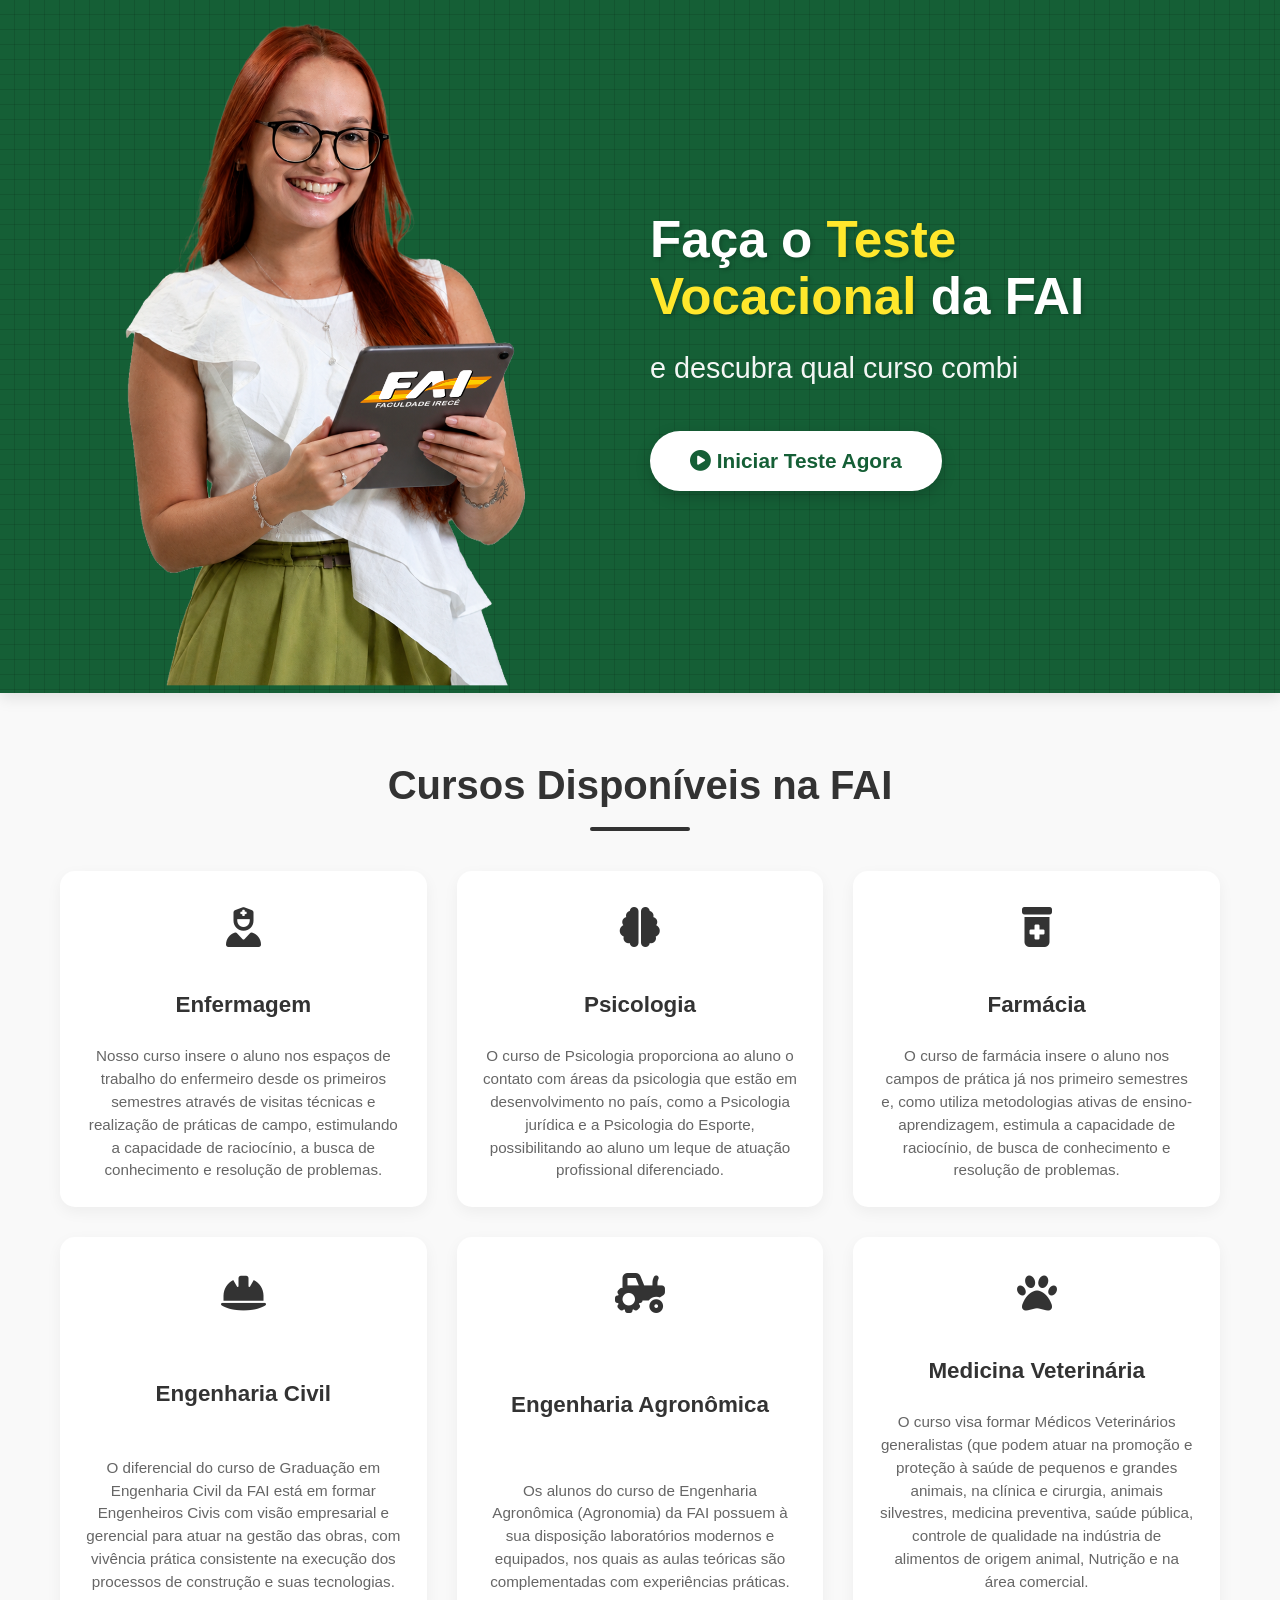
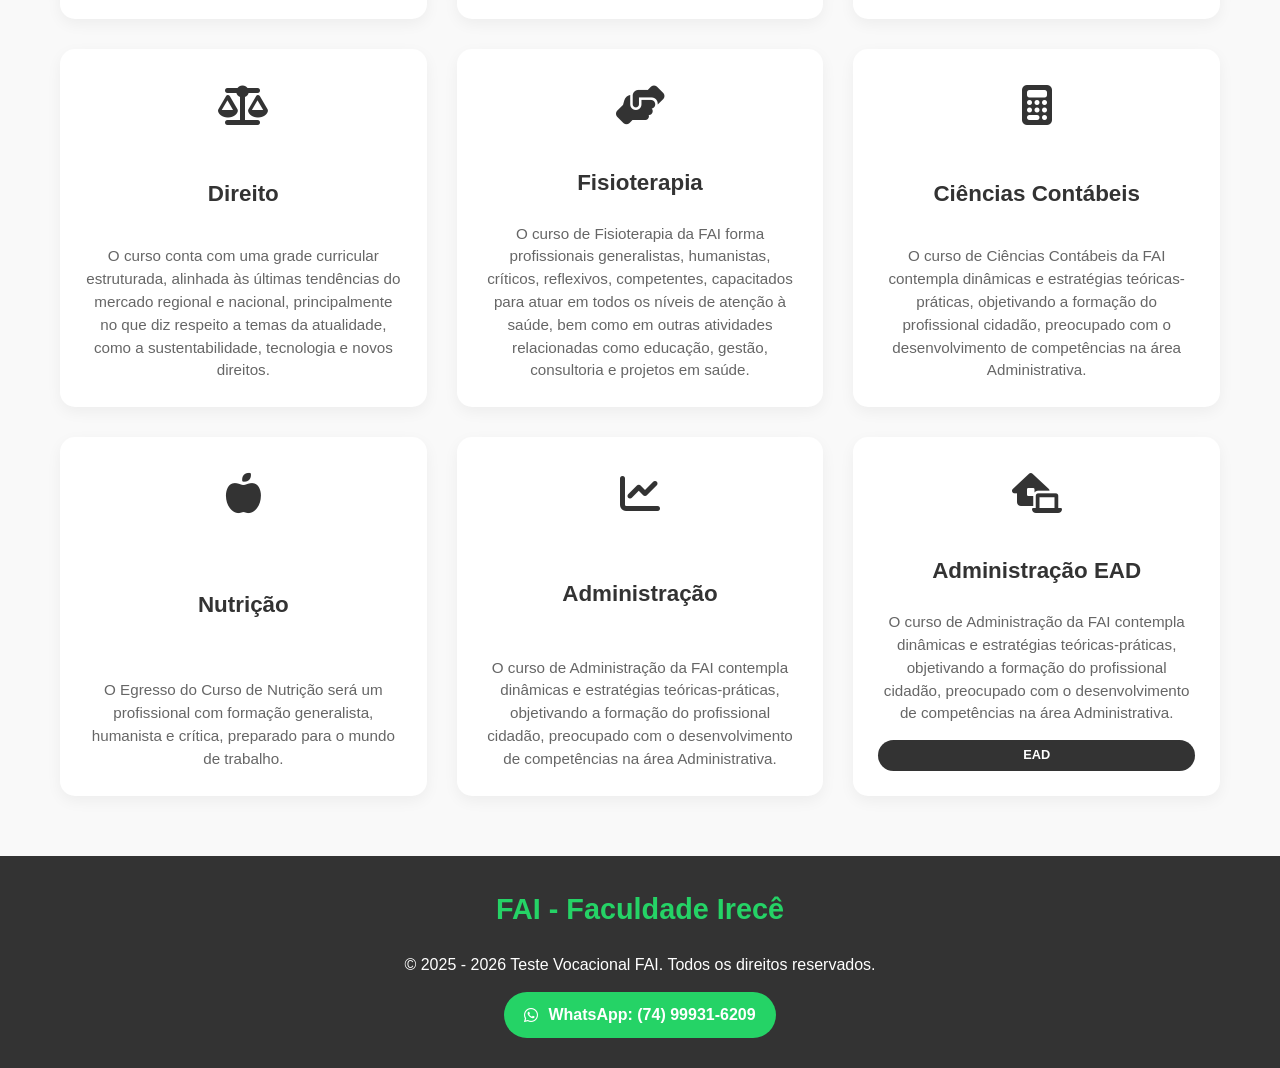
==== commit 18588481: "Update index.html" ====
--- a/index.html
+++ b/index.html
@@ -1228,7 +1228,6 @@
     <!-- Rodapé -->
     <footer class="footer">
         <div class="footer-logo">
-            <i class="fas fa-university"></i>
             <span>FAI - Faculdade Irecê</span>
         </div>
         <p>© 2025 - 2026 Teste Vocacional FAI. Todos os direitos reservados.</p>
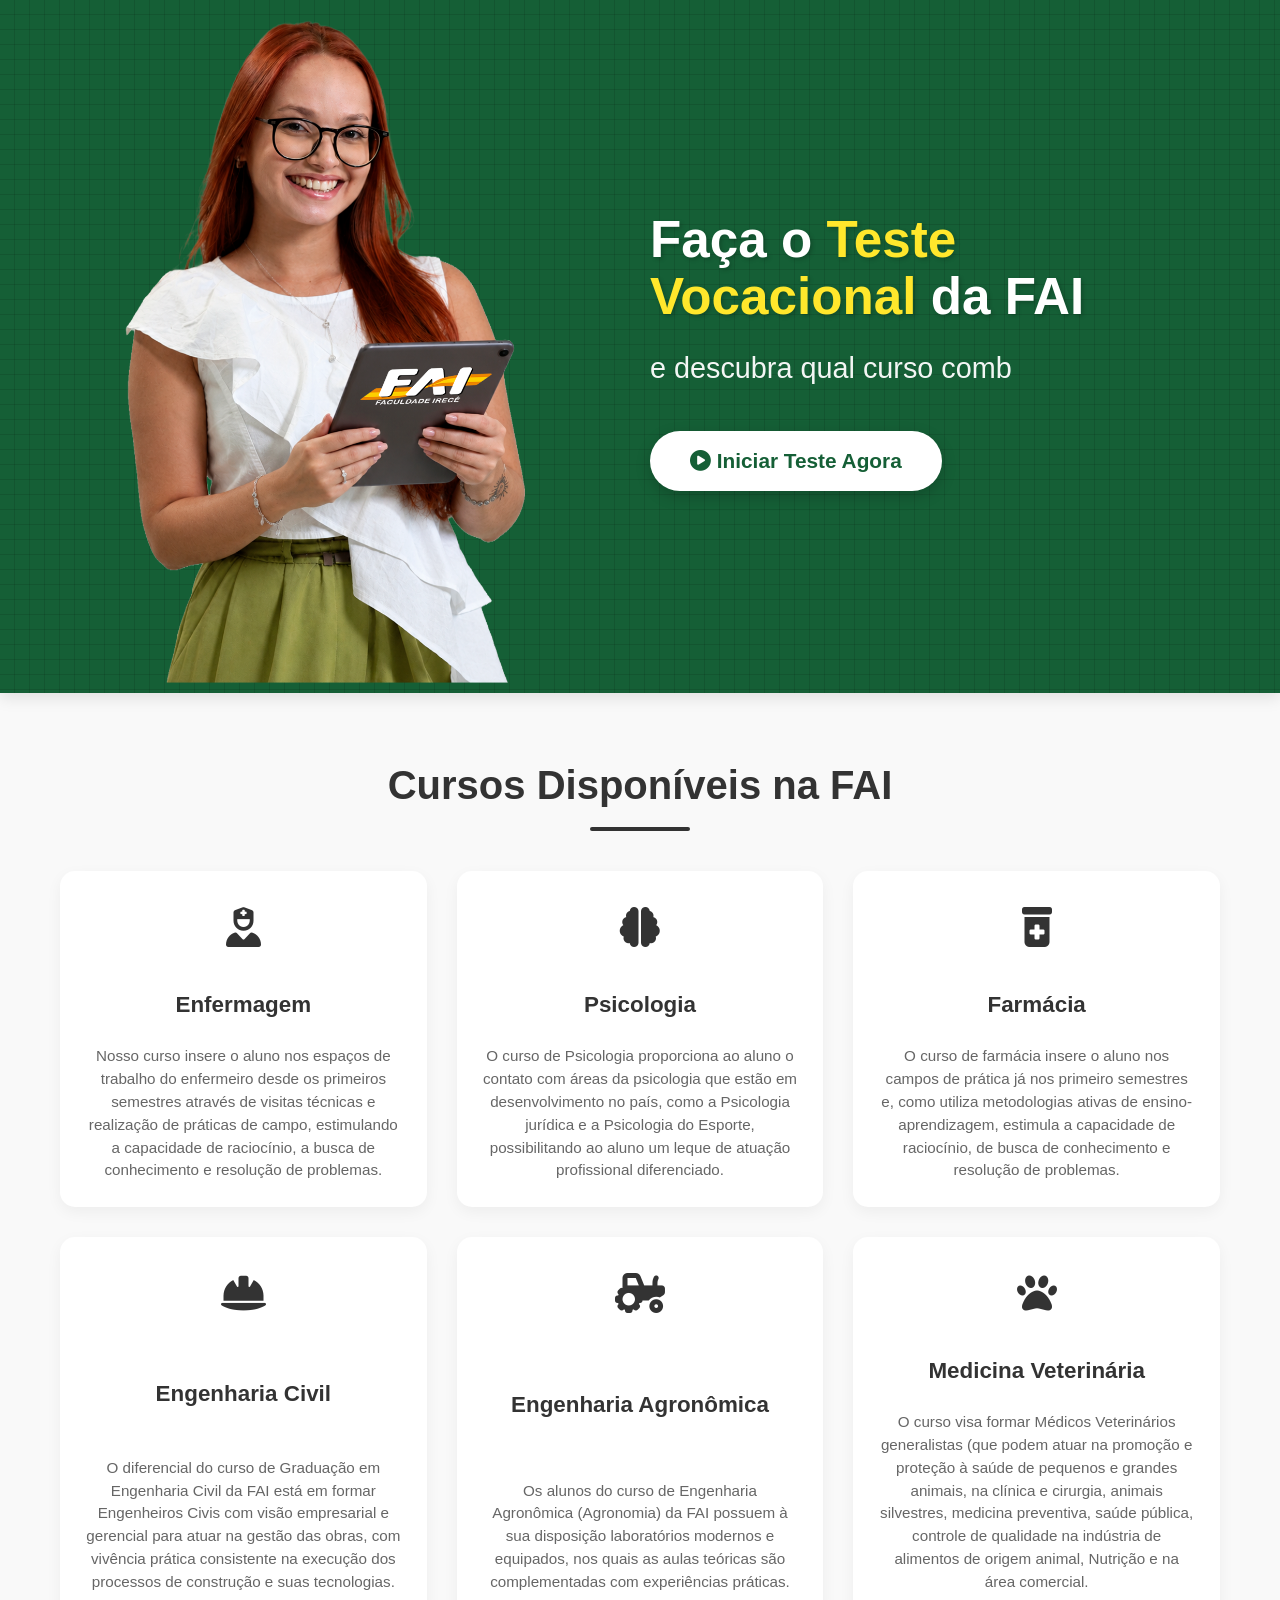
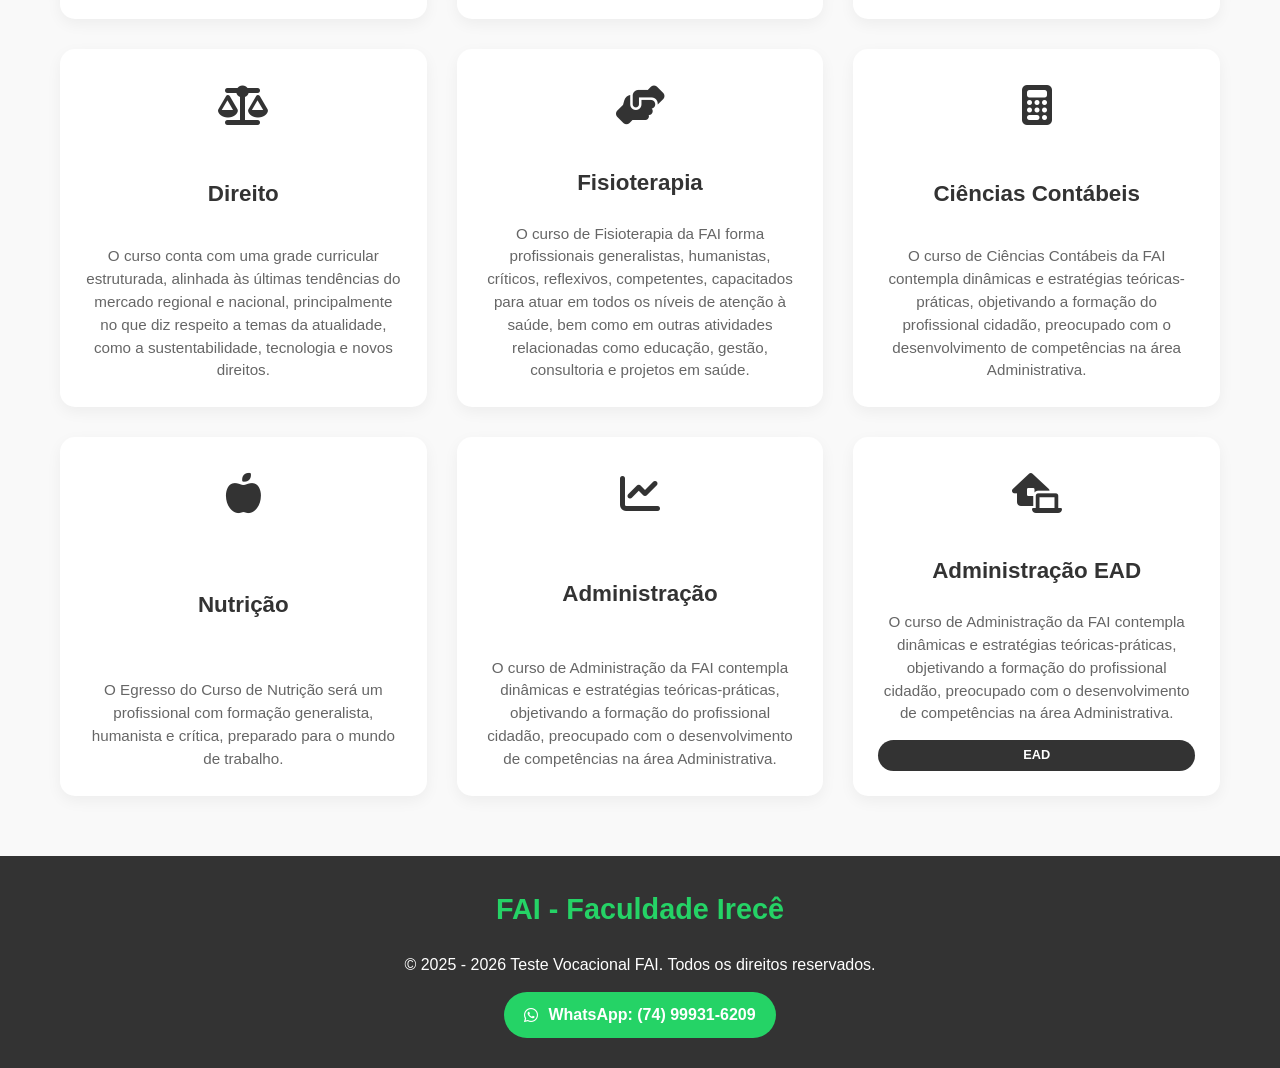
==== commit 0a578f56: "Update index.html" ====
--- a/index.html
+++ b/index.html
@@ -1,6 +1,16 @@
 <!DOCTYPE html>
 <html lang="pt-br">
 <head>
+<!-- Google tag (gtag.js) -->
+<script async src="https://www.googletagmanager.com/gtag/js?id=G-654PQ2RHN4"></script>
+<script>
+  window.dataLayer = window.dataLayer || [];
+  function gtag(){dataLayer.push(arguments);}
+  gtag('js', new Date());
+
+  gtag('config', 'G-654PQ2RHN4');
+</script>
+    
     <meta charset="UTF-8">
     <meta name="viewport" content="width=device-width, initial-scale=1.0">
     <title>FAI - Faculdade Irecê | Teste Vocacional</title>
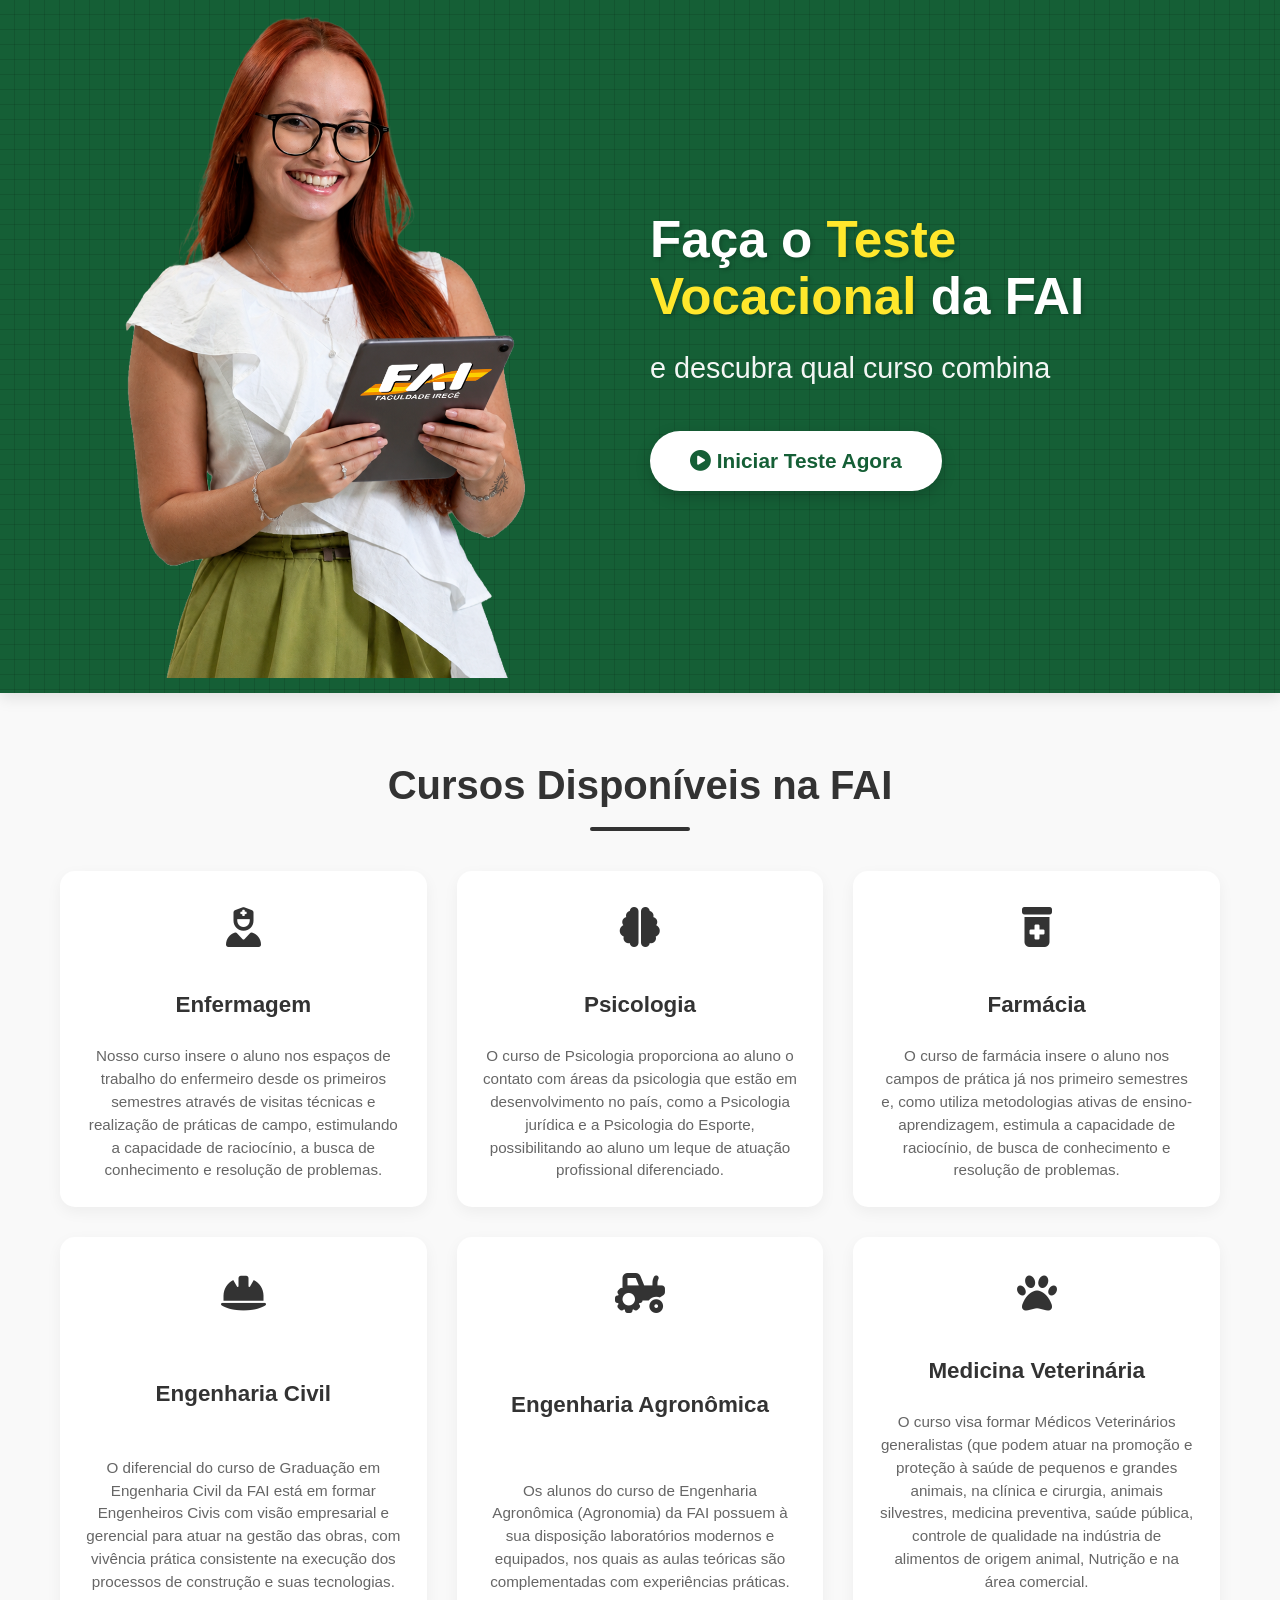
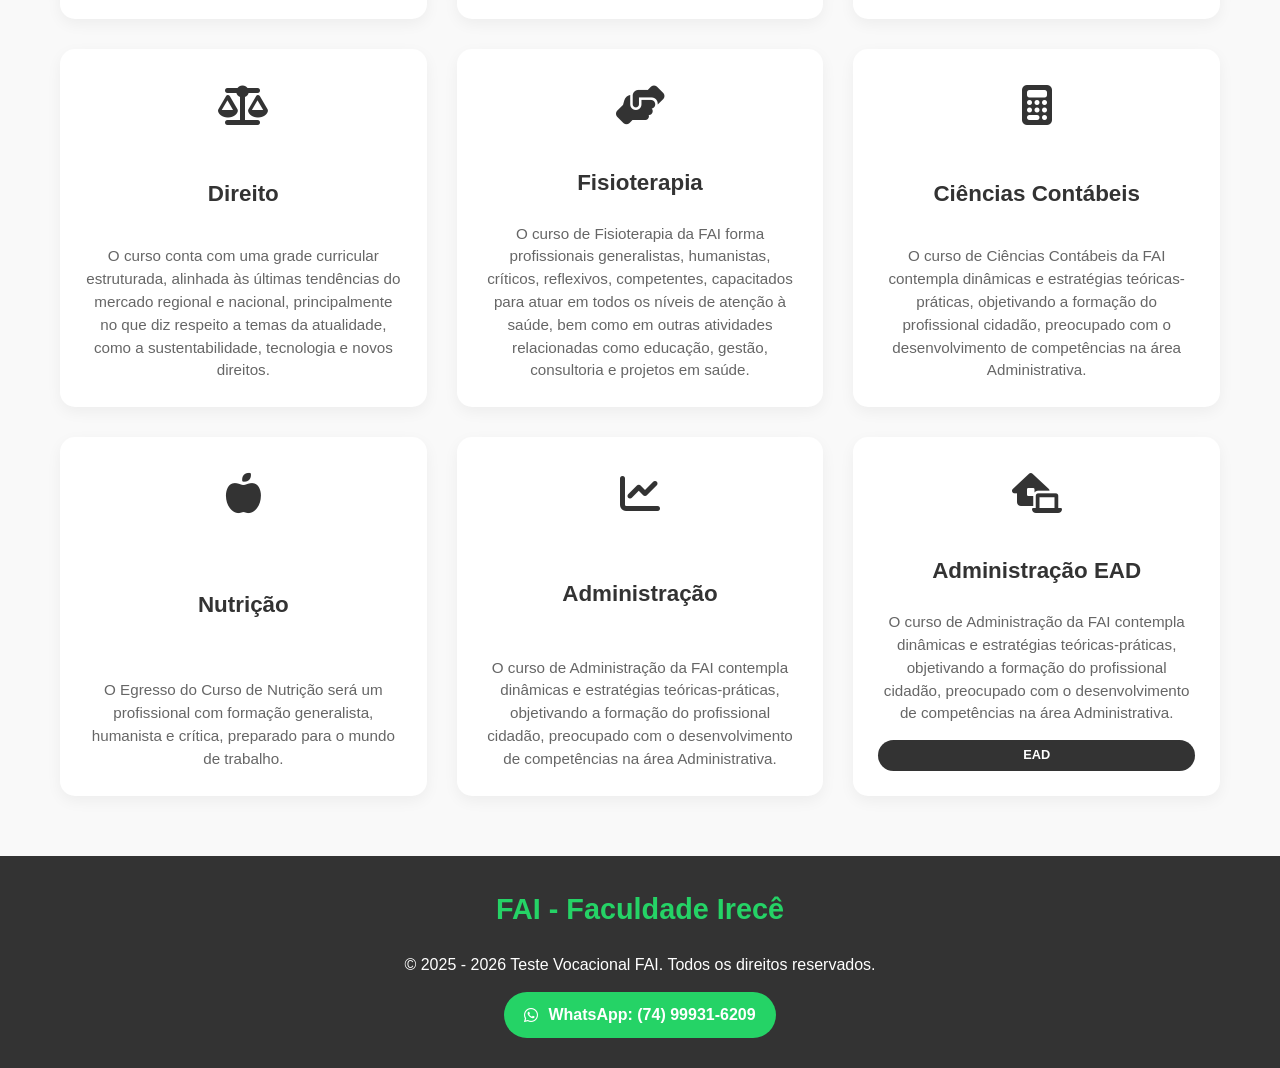
==== commit 32619685: "Update index.html" ====
--- a/index.html
+++ b/index.html
@@ -9,8 +9,7 @@
   gtag('js', new Date());
 
   gtag('config', 'G-654PQ2RHN4');
-</script>
-    
+</script>    
     <meta charset="UTF-8">
     <meta name="viewport" content="width=device-width, initial-scale=1.0">
     <title>FAI - Faculdade Irecê | Teste Vocacional</title>
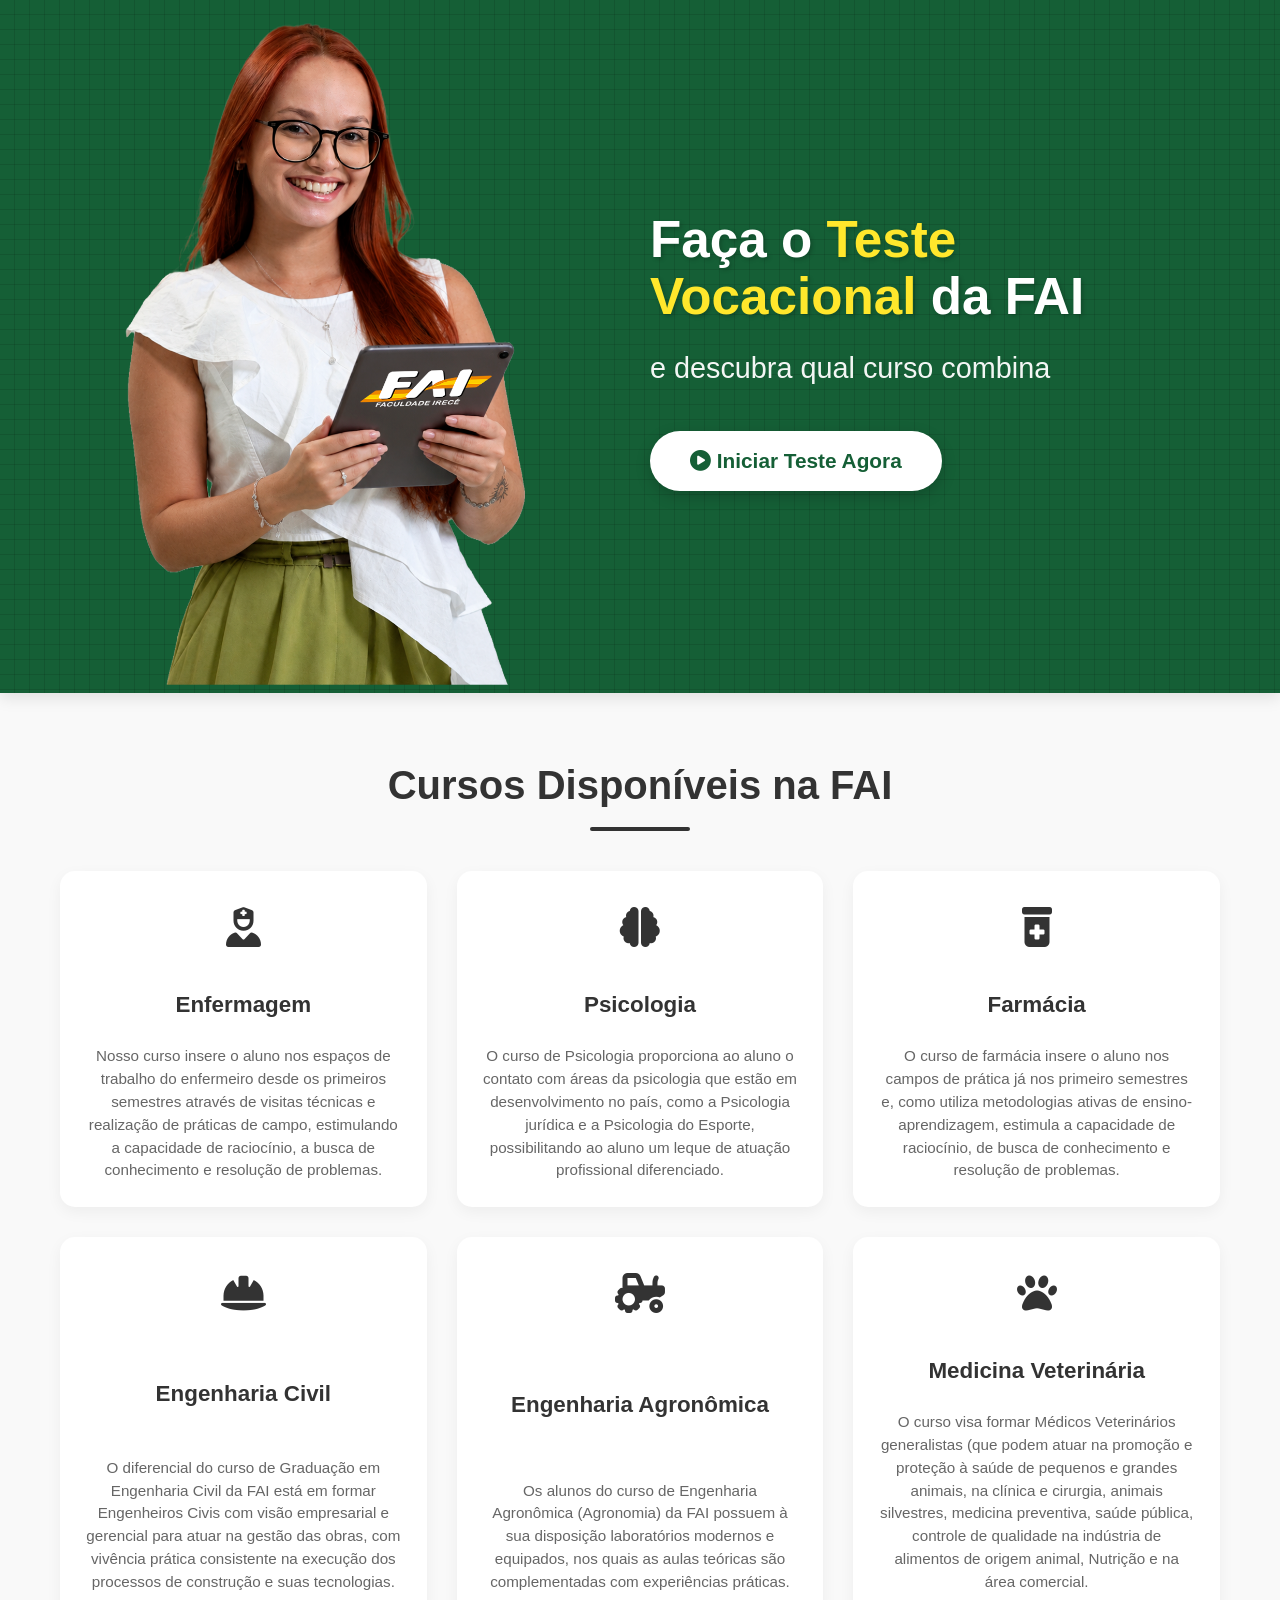
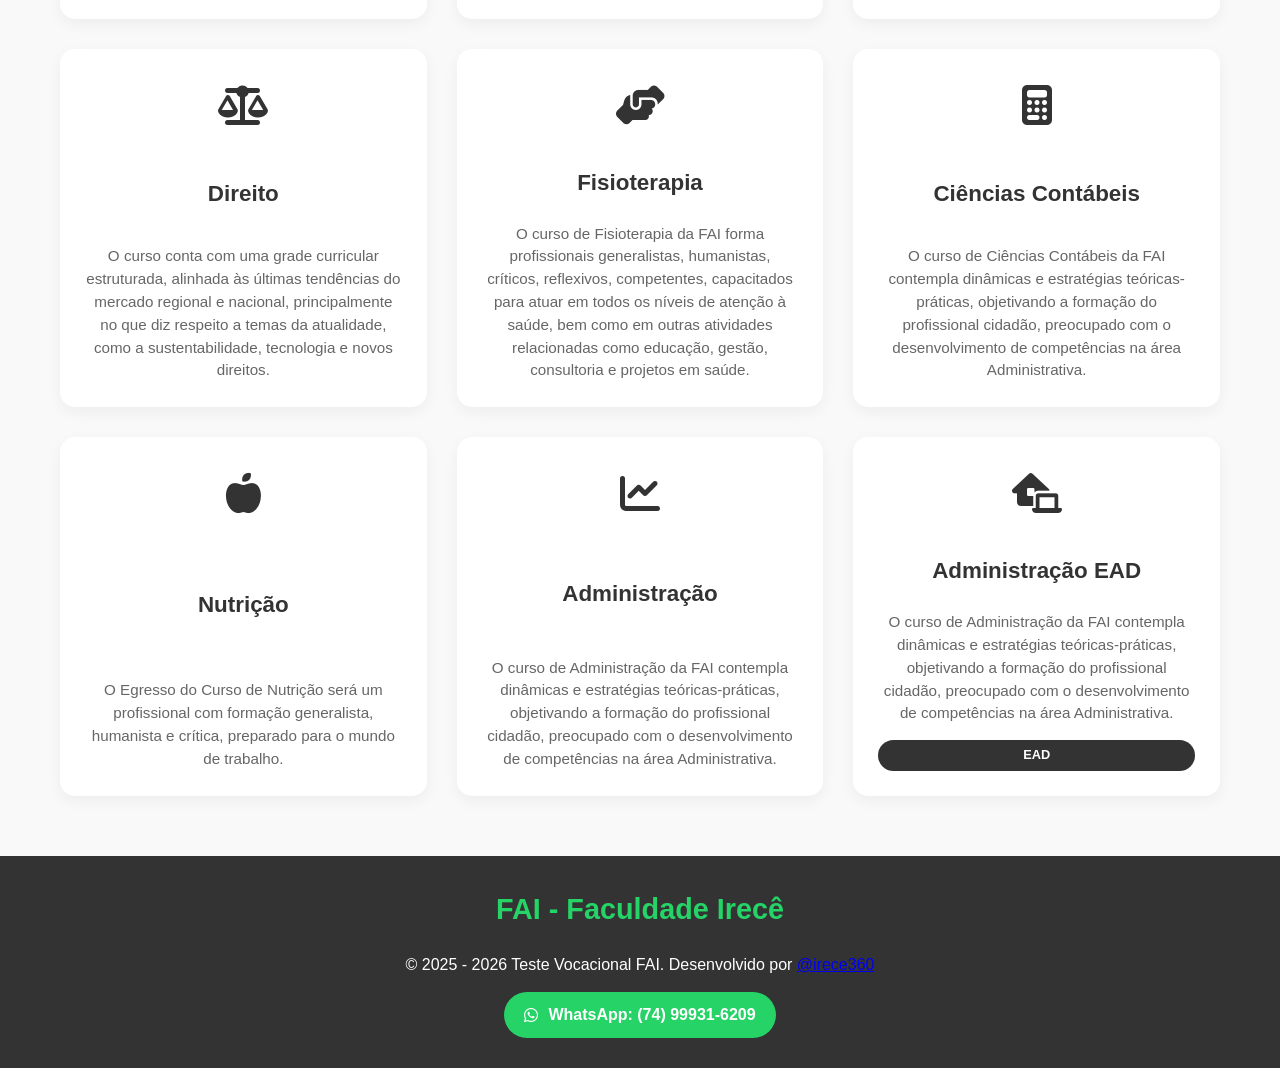
==== commit 6443d102: "Update index.html" ====
--- a/index.html
+++ b/index.html
@@ -1239,7 +1239,7 @@
         <div class="footer-logo">
             <span>FAI - Faculdade Irecê</span>
         </div>
-        <p>© 2025 - 2026 Teste Vocacional FAI. Todos os direitos reservados.</p>
+        <p>© 2025 - 2026 Teste Vocacional FAI. Desenvolvido por <a href='https://instagram.com/irece360' target='_blank'>@irece360</a></p>
                <a href="https://wa.me/5574999316209" class="whatsapp-contact" target="_blank">
             <i class="fab fa-whatsapp"></i>
             WhatsApp: (74) 99931-6209
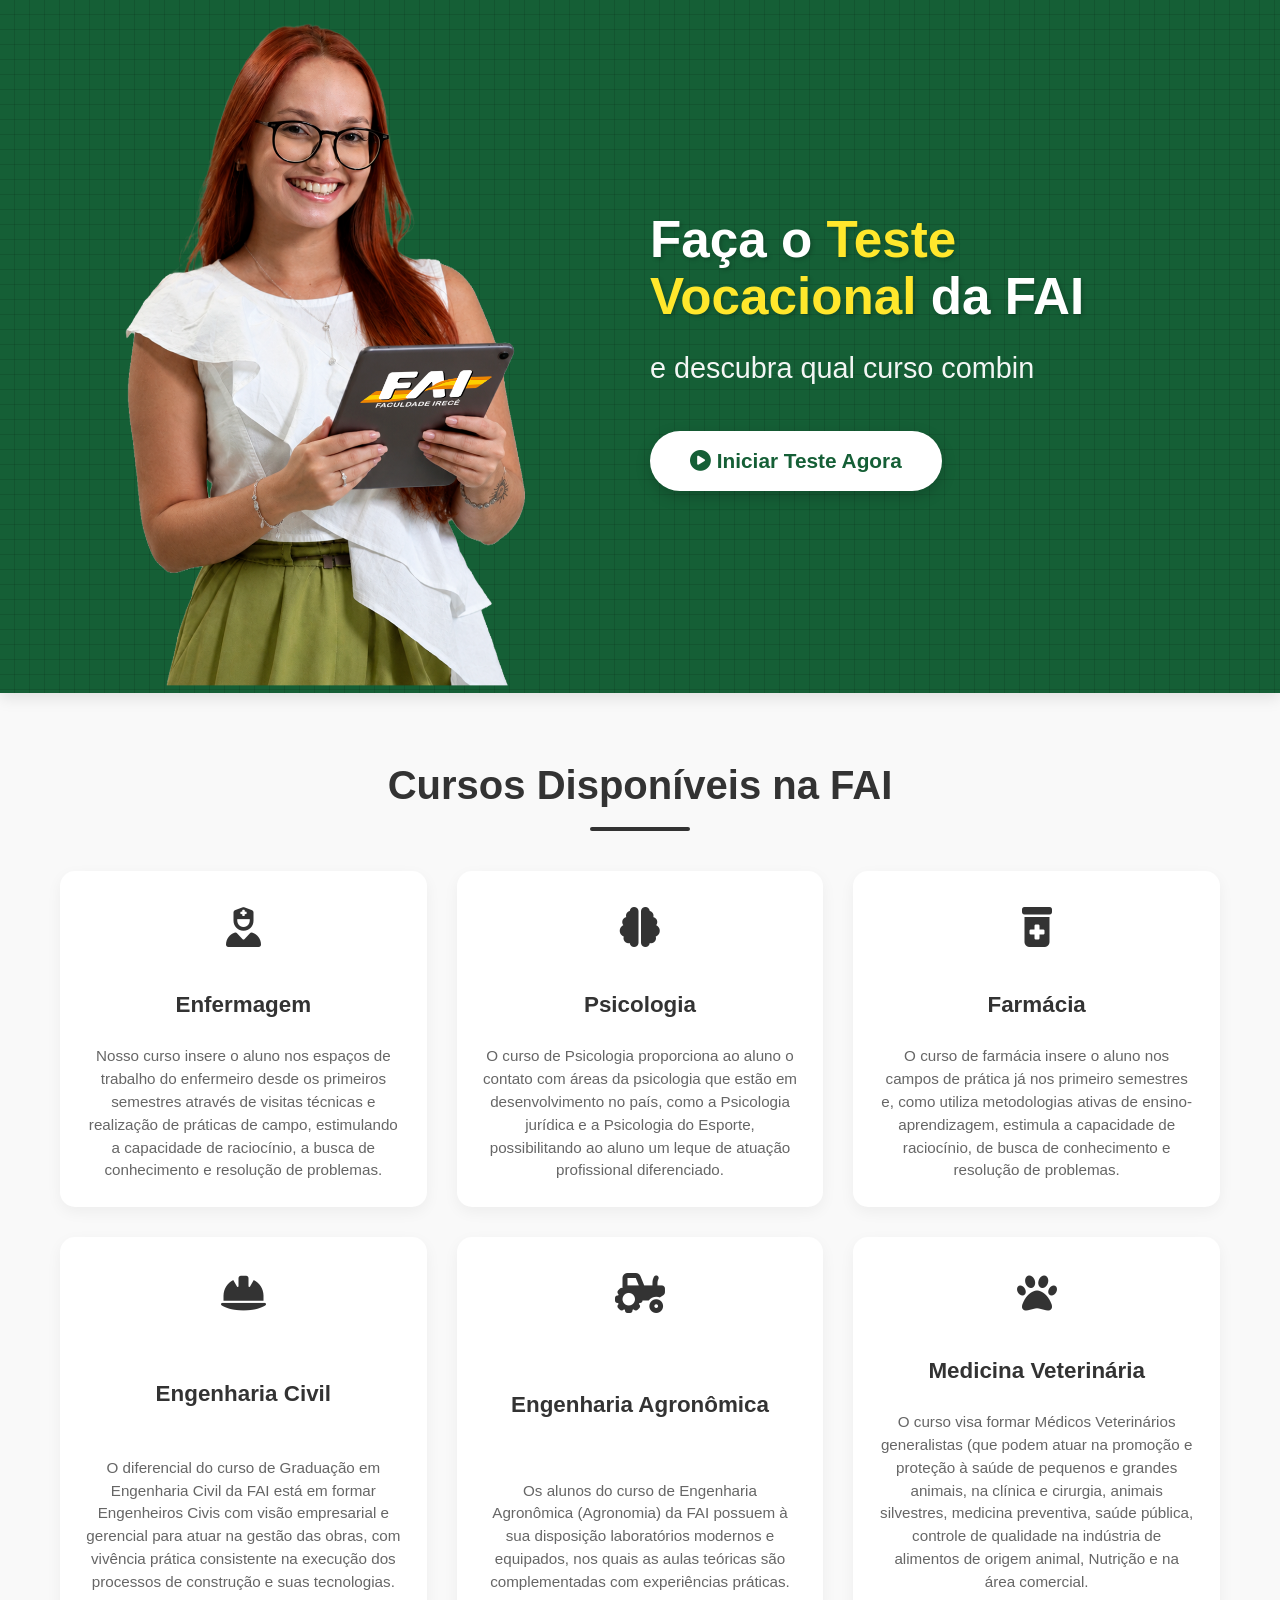
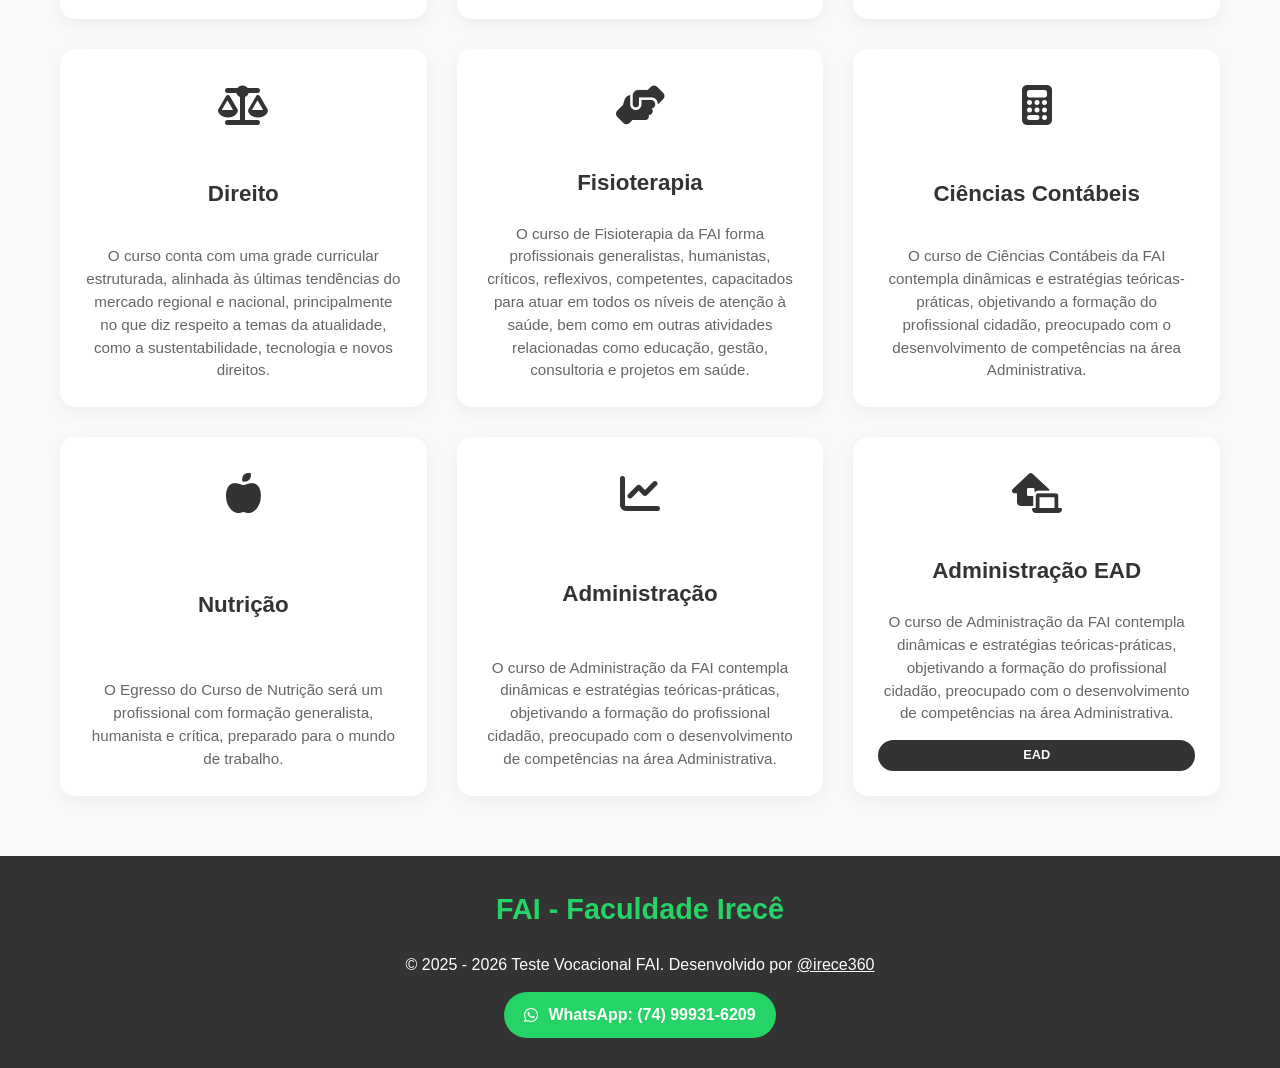
==== commit 335a6cbd: "Update index.html" ====
--- a/index.html
+++ b/index.html
@@ -807,6 +807,9 @@
             justify-content: center;
             gap: 10px;
         }
+      .footer-link {
+    color: #fff;
+}
         
         .whatsapp-contact {
             display: inline-flex;
@@ -1239,7 +1242,7 @@
         <div class="footer-logo">
             <span>FAI - Faculdade Irecê</span>
         </div>
-        <p>© 2025 - 2026 Teste Vocacional FAI. Desenvolvido por <a href='https://instagram.com/irece360' target='_blank'>@irece360</a></p>
+        <p>© 2025 - 2026 Teste Vocacional FAI. Desenvolvido por <a href='https://instagram.com/irece360' target='_blank' class='footer-link'>@irece360</a></p>
                <a href="https://wa.me/5574999316209" class="whatsapp-contact" target="_blank">
             <i class="fab fa-whatsapp"></i>
             WhatsApp: (74) 99931-6209
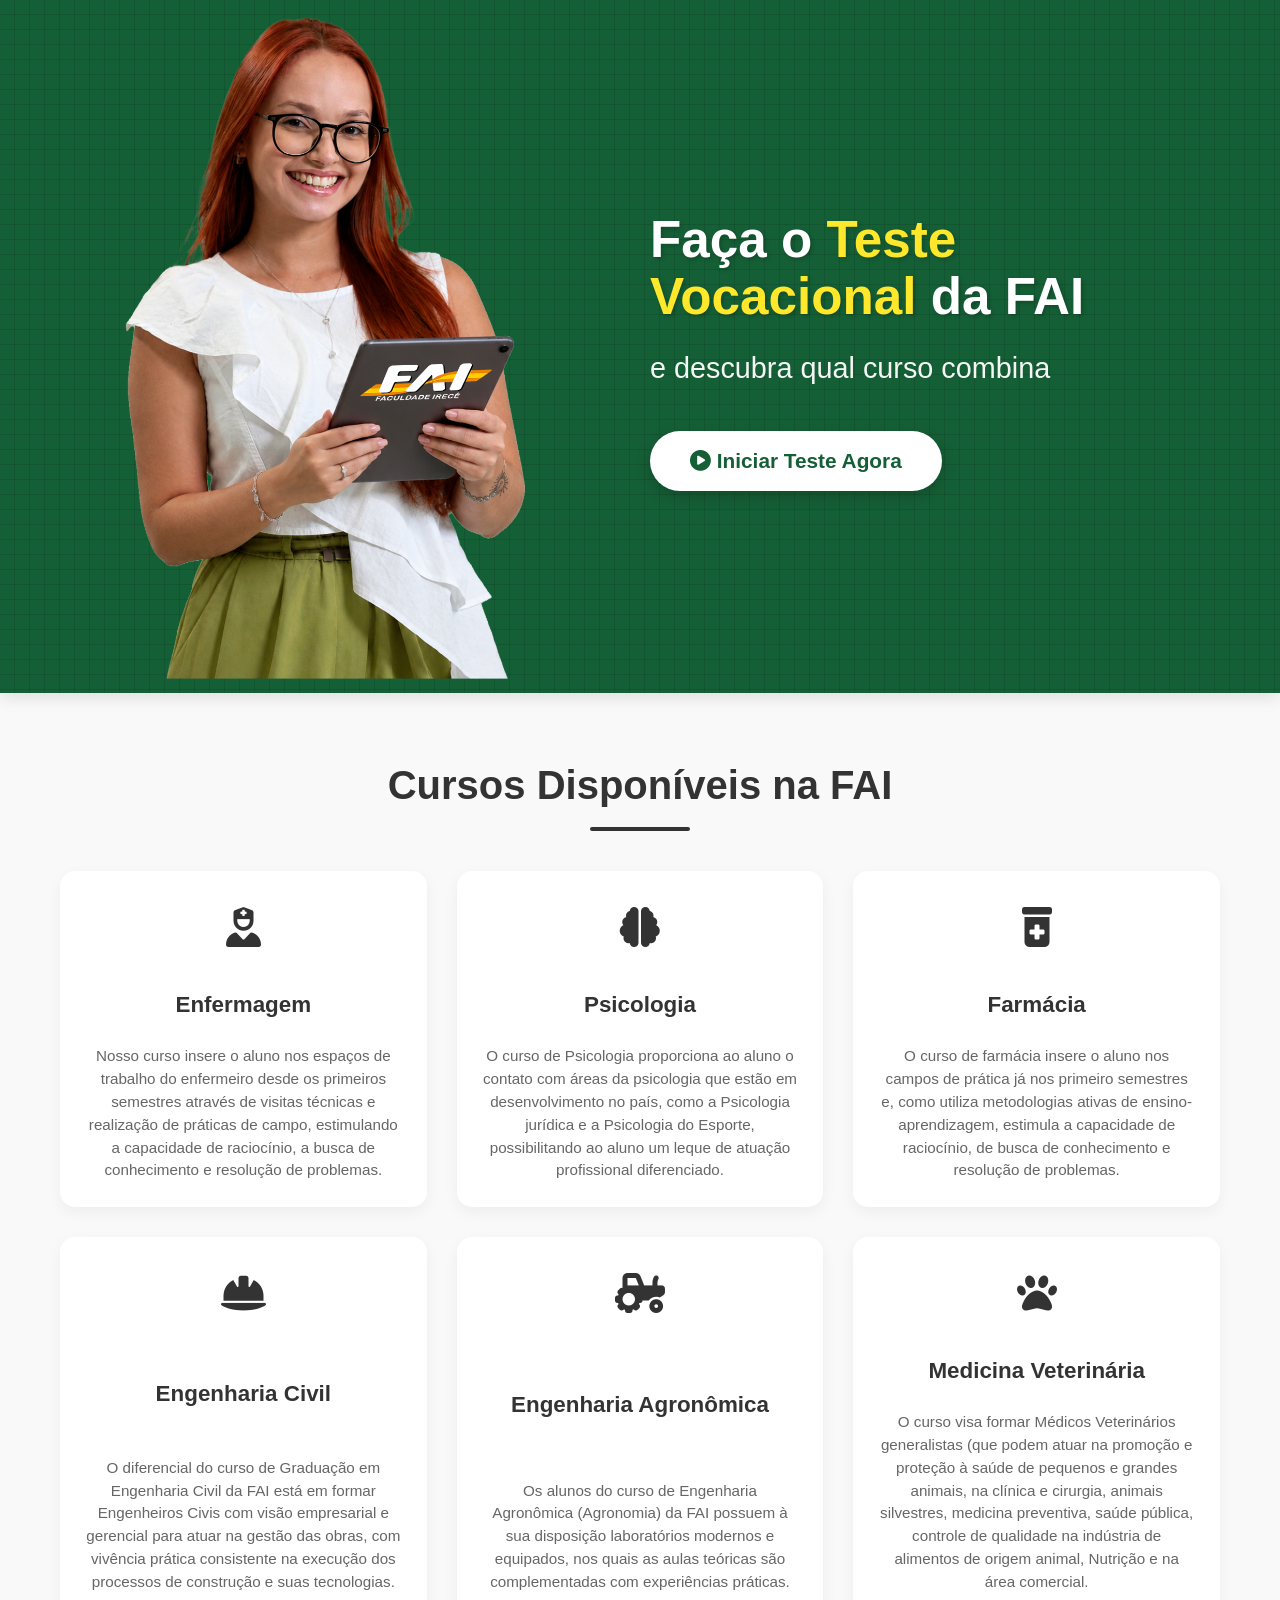
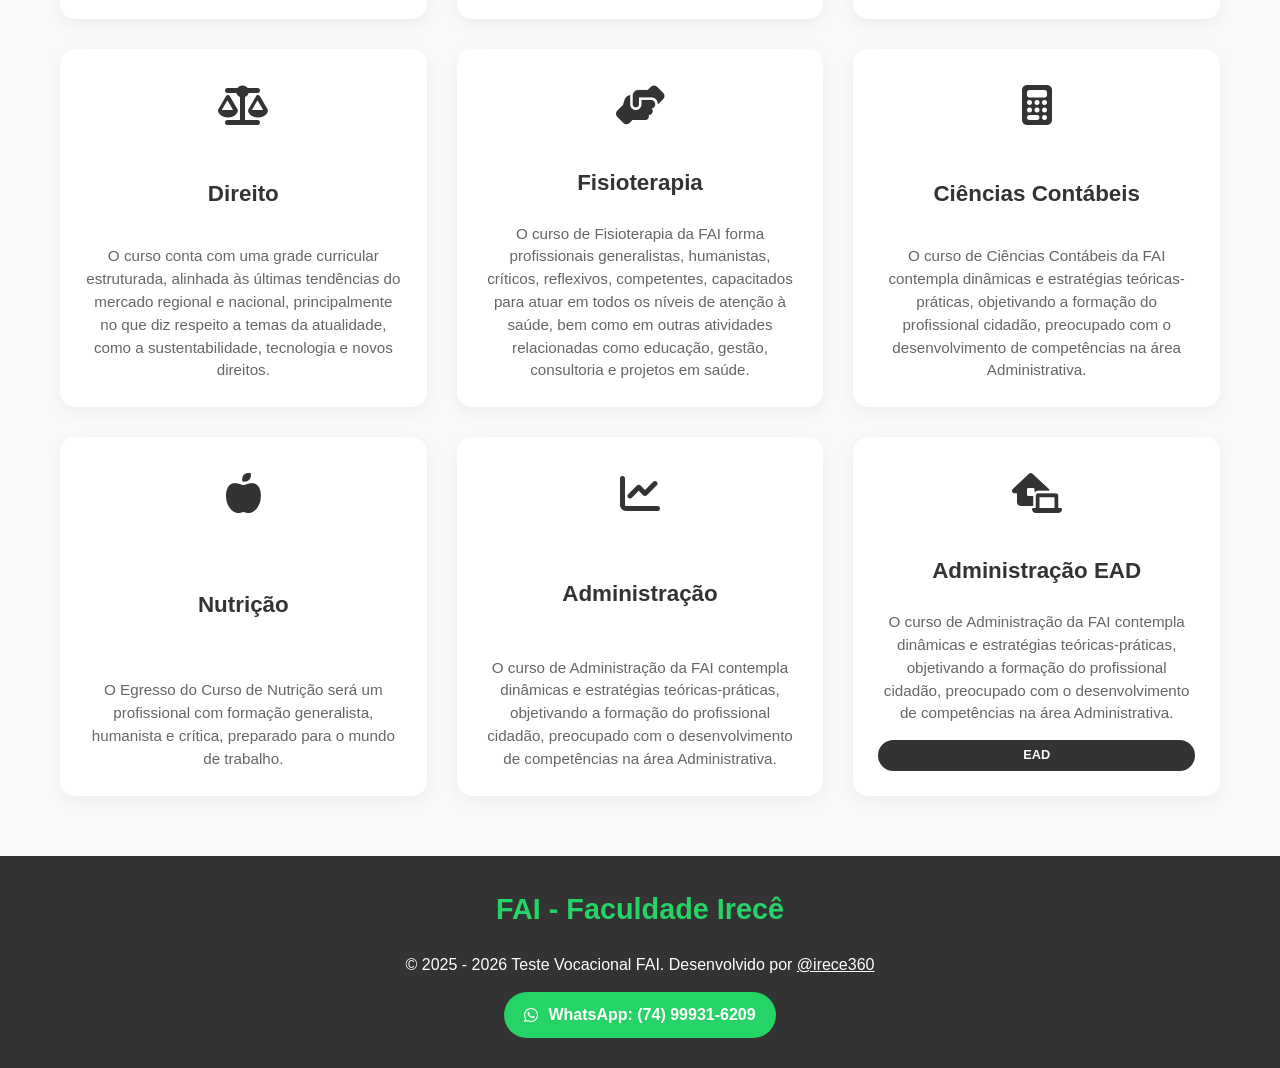
==== commit 651fad72: "Update index.html" ====
--- a/index.html
+++ b/index.html
@@ -1242,7 +1242,7 @@
         <div class="footer-logo">
             <span>FAI - Faculdade Irecê</span>
         </div>
-        <p>© 2025 - 2026 Teste Vocacional FAI. Desenvolvido por <a href='https://instagram.com/irece360' target='_blank' class='footer-link'>@irece360</a></p>
+        <p>© 2025 - 2026 Teste Vocacional FAI. Desenvolvido por <a href='https://instagram.com/irece.360' target='_blank' class='footer-link'>@irece360</a></p>
                <a href="https://wa.me/5574999316209" class="whatsapp-contact" target="_blank">
             <i class="fab fa-whatsapp"></i>
             WhatsApp: (74) 99931-6209
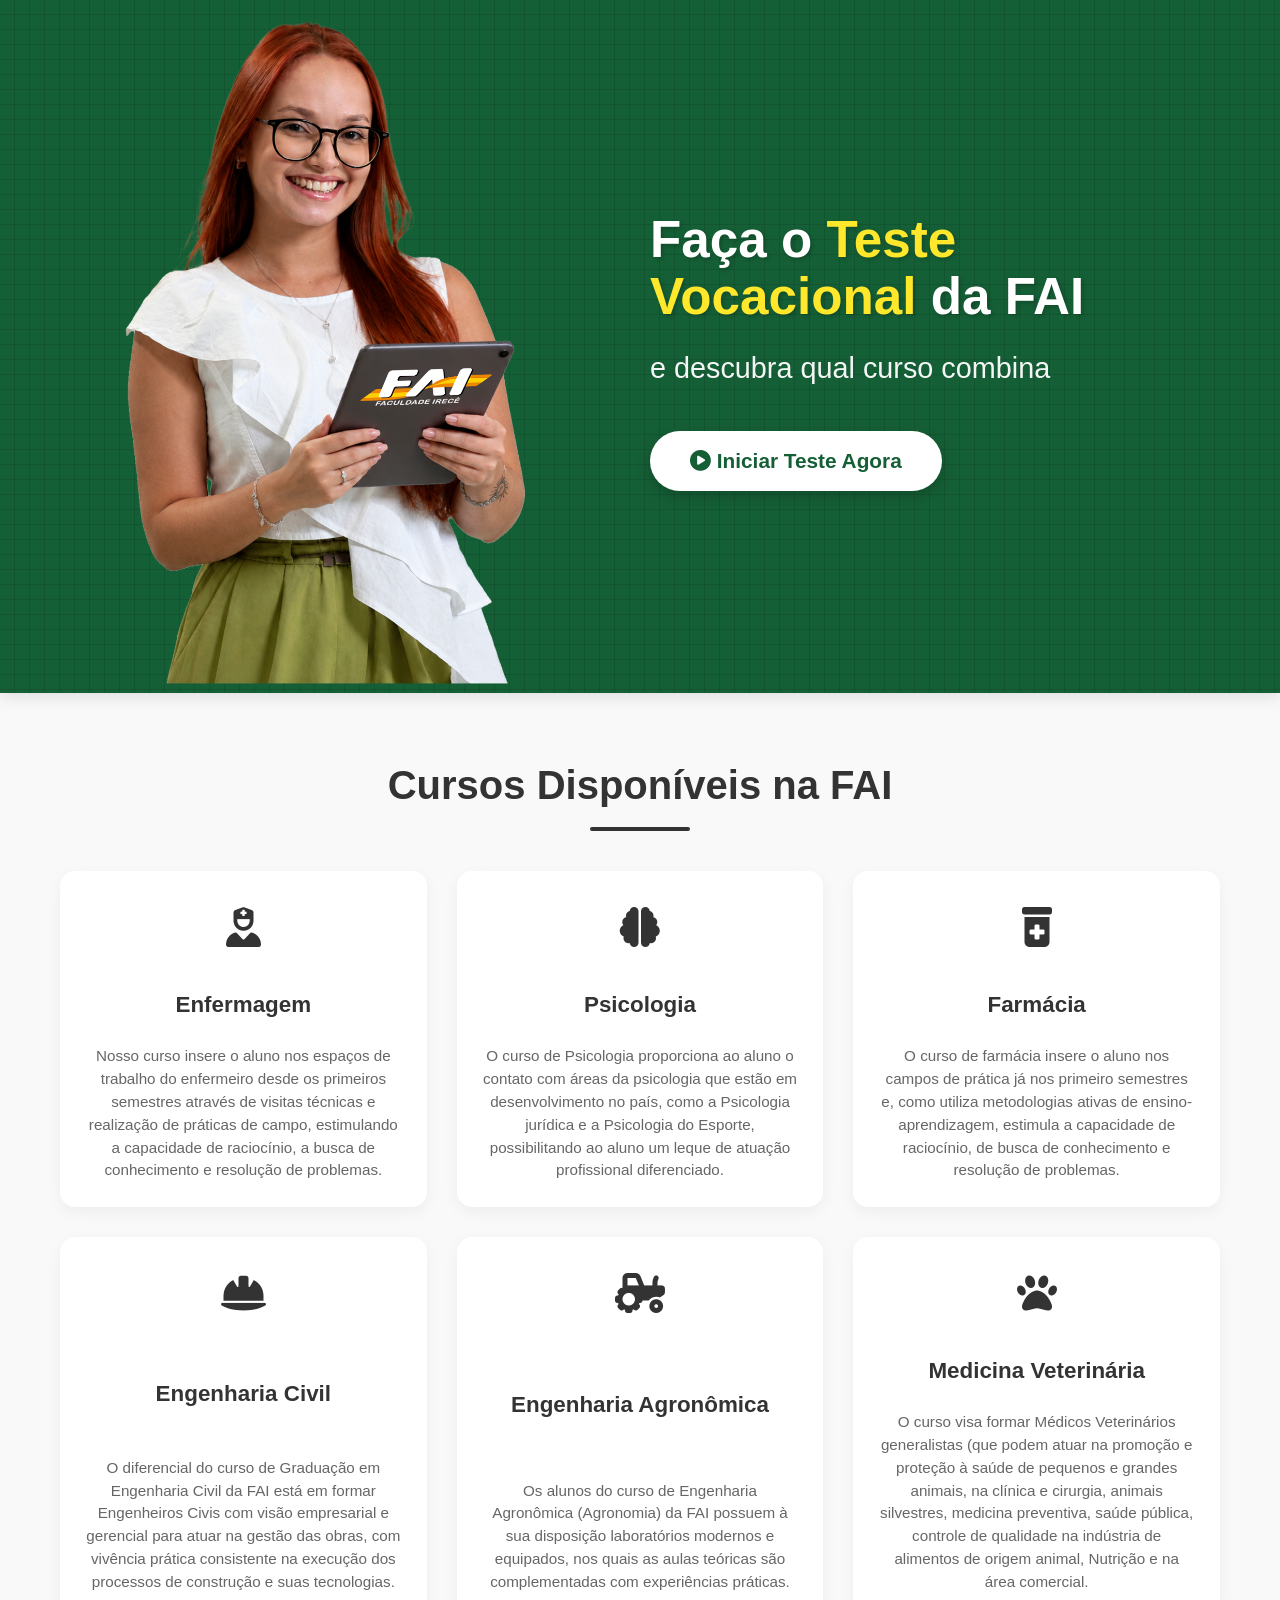
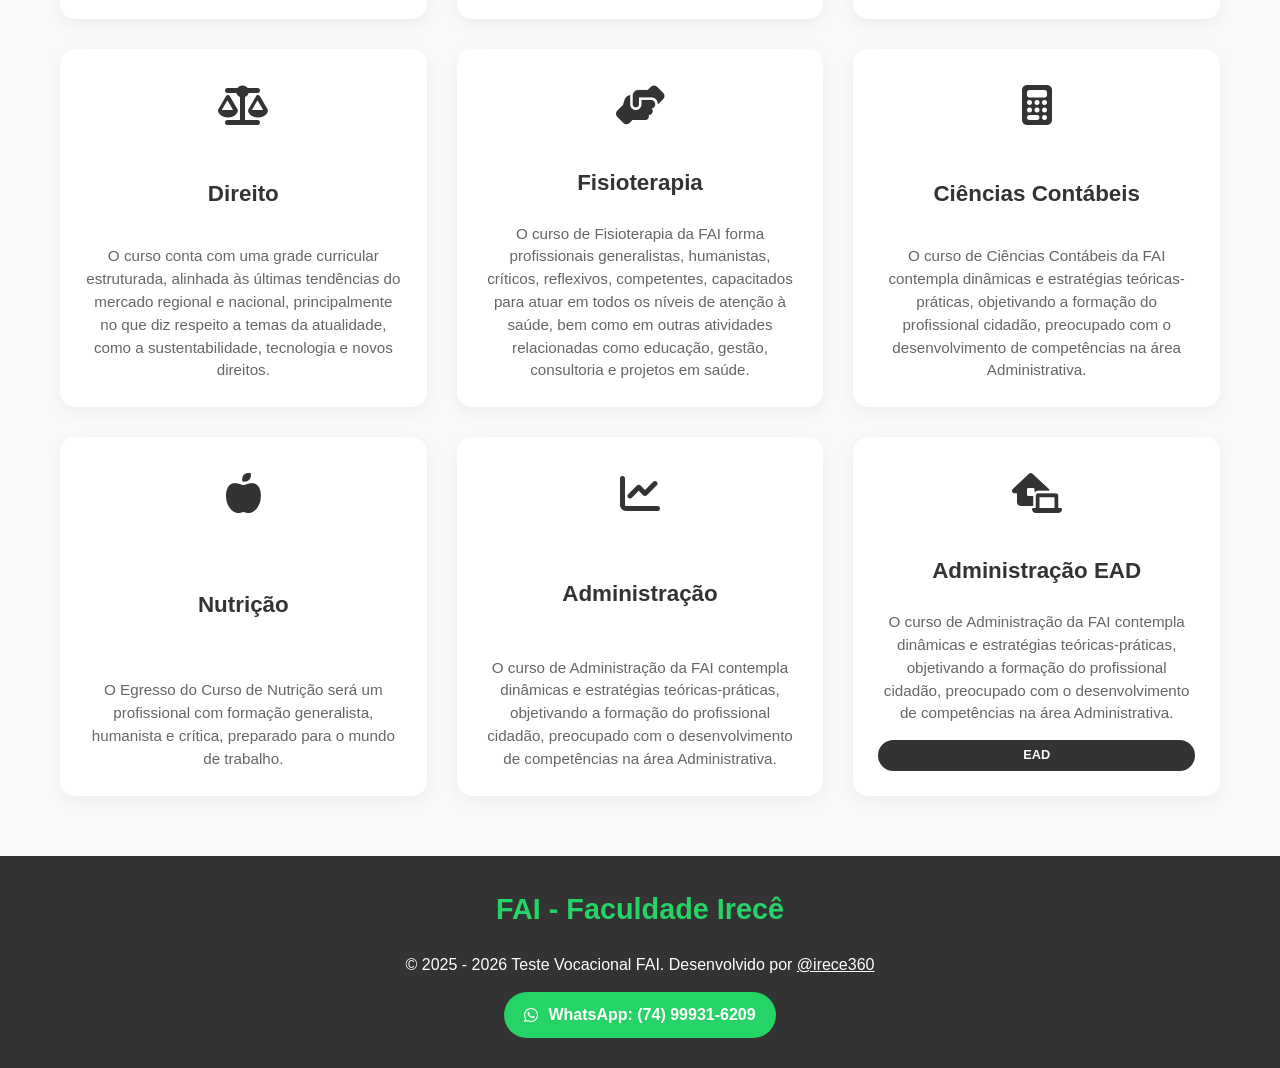
==== commit 51be91db: "Update index.html" ====
--- a/index.html
+++ b/index.html
@@ -1242,7 +1242,7 @@
         <div class="footer-logo">
             <span>FAI - Faculdade Irecê</span>
         </div>
-        <p>© 2025 - 2026 Teste Vocacional FAI. Desenvolvido por <a href='https://instagram.com/irece.360' target='_blank' class='footer-link'>@irece360</a></p>
+        <p>© 2025 - 2026 Teste Vocacional FAI. Desenvolvido por <a href='https://wa.me/+5574999668299' target='_blank' class='footer-link'>@irece360</a></p>
                <a href="https://wa.me/5574999316209" class="whatsapp-contact" target="_blank">
             <i class="fab fa-whatsapp"></i>
             WhatsApp: (74) 99931-6209
